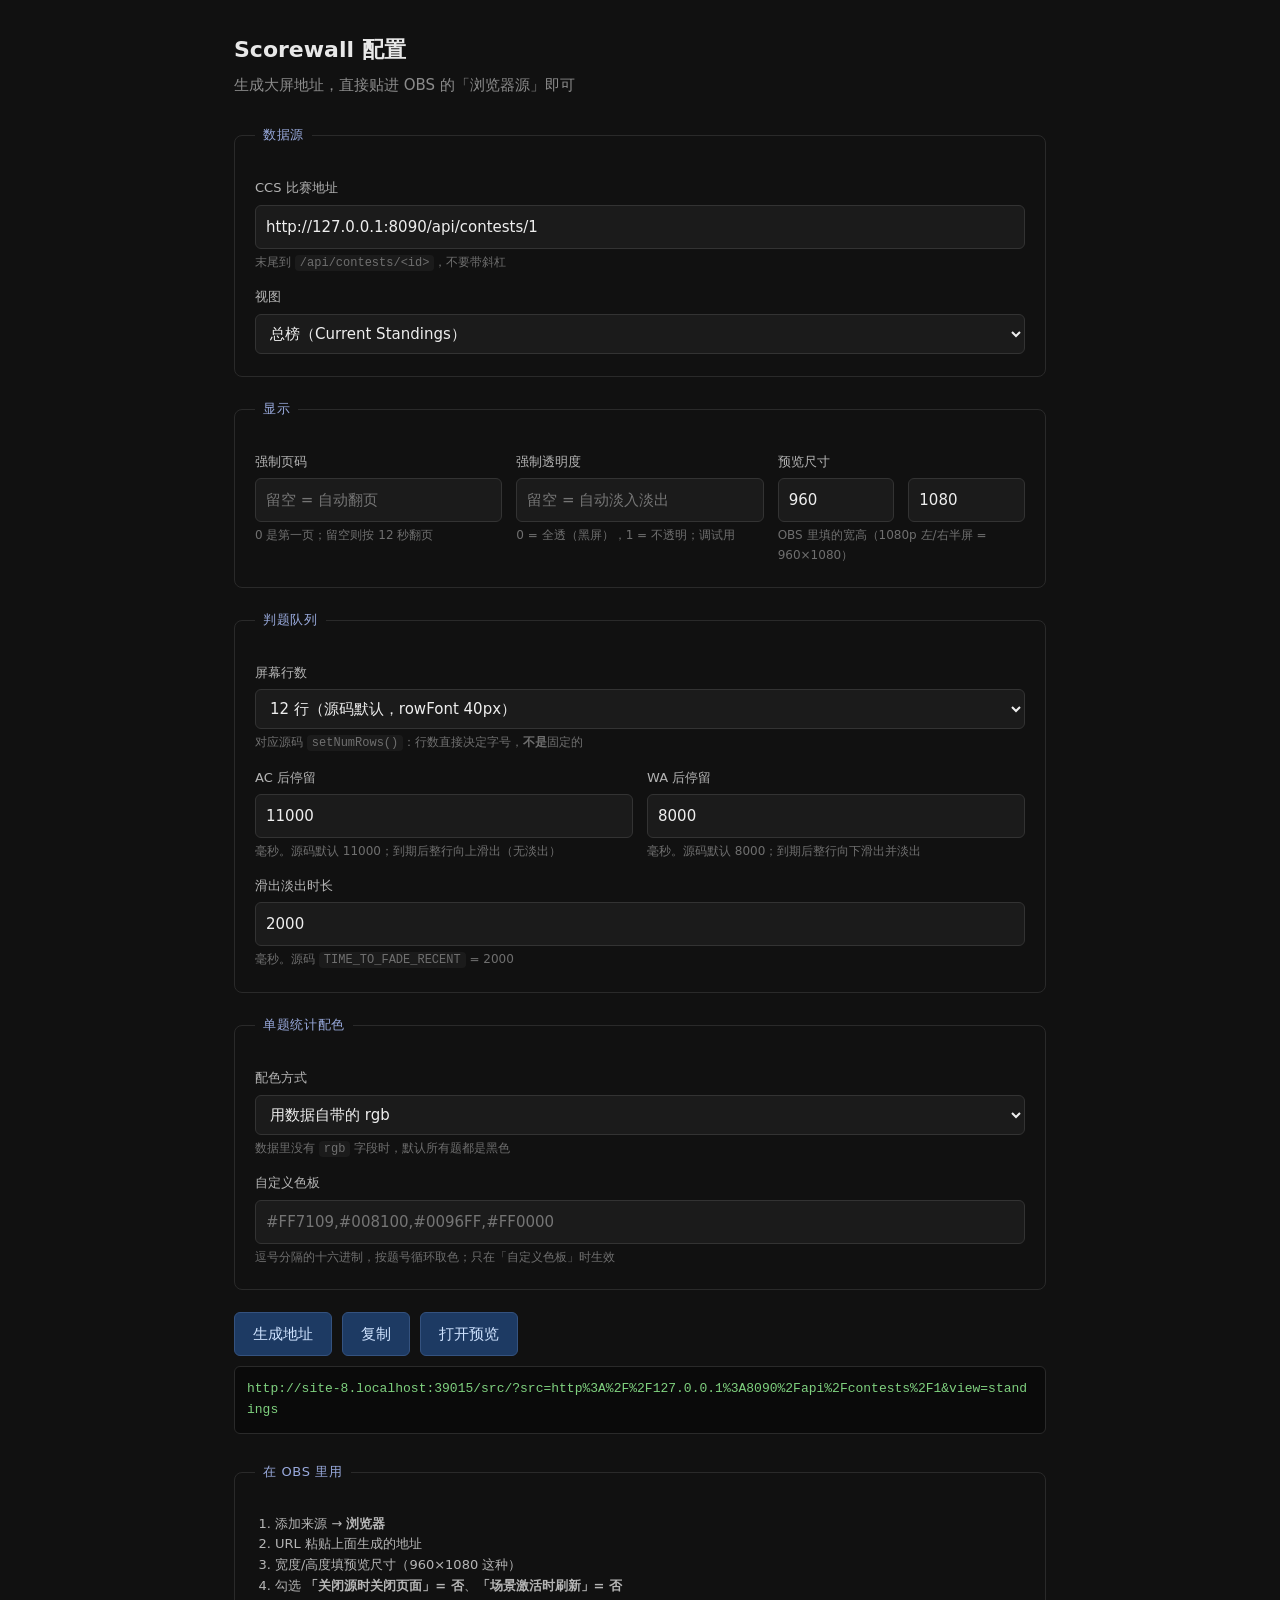
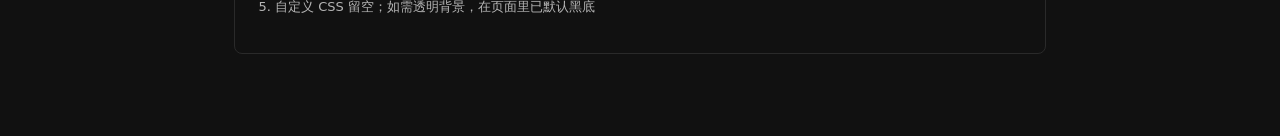
==== src/config.html @ d91791d5 "feat(polar): 圆环倒计时（PolarCountdownPresentation 移植：三圈 + DigitalFont）" ====
<!DOCTYPE html>
<html lang="zh-CN">
<head>
<meta charset="utf-8">
<title>Scorewall 配置</title>
<style>
  :root { color-scheme: dark; }
  * { box-sizing: border-box; }
  body { margin: 0; background: #111; color: #e8e8e8; font: 15px/1.6 system-ui, "Microsoft YaHei", sans-serif; }
  .wrap { max-width: 860px; margin: 0 auto; padding: 32px 24px 64px; }
  h1 { font-size: 22px; margin: 0 0 6px; }
  .sub { color: #8b8b8b; margin-bottom: 28px; }
  fieldset { border: 1px solid #2a2a2a; border-radius: 8px; padding: 18px 20px 22px; margin: 0 0 22px; }
  legend { padding: 0 8px; color: #9ad; font-size: 13px; letter-spacing: .05em; }
  label { display: block; margin: 14px 0 6px; font-size: 13px; color: #b5b5b5; }
  input, select { width: 100%; padding: 9px 10px; background: #1b1b1b; color: #eee;
    border: 1px solid #333; border-radius: 6px; font: inherit; }
  input:focus, select:focus { outline: none; border-color: #4a7bd0; }
  .row { display: flex; gap: 14px; }
  .row > div { flex: 1; }
  .hint { font-size: 12px; color: #6f6f6f; margin-top: 4px; }
  .out { margin-top: 10px; }
  .out code { display: block; padding: 12px; background: #0a0a0a; border: 1px solid #2a2a2a;
    border-radius: 6px; font-size: 13px; word-break: break-all; color: #7fd17f; }
  .btns { display: flex; gap: 10px; margin-top: 16px; flex-wrap: wrap; }
  button, a.btn { padding: 9px 18px; border-radius: 6px; border: 1px solid #34527f;
    background: #1d3a63; color: #cfe3ff; font: inherit; cursor: pointer; text-decoration: none; }
  button:hover, a.btn:hover { background: #24497a; }
  .ok { color: #7fd17f; }
  ol { padding-left: 20px; color: #b5b5b5; font-size: 13px; }
  code.inline { background: #1b1b1b; padding: 1px 5px; border-radius: 4px; }
</style>
</head>
<body>
<div class="wrap">
  <h1>Scorewall 配置</h1>
  <div class="sub">生成大屏地址，直接贴进 OBS 的「浏览器源」即可</div>

  <form id="f">
    <fieldset>
      <legend>数据源</legend>
      <label>CCS 比赛地址</label>
      <input id="src" value="http://127.0.0.1:8090/api/contests/1" spellcheck="false">
      <div class="hint">末尾到 <code class="inline">/api/contests/&lt;id&gt;</code>，不要带斜杠</div>

      <label>视图</label>
      <select id="view">
        <option value="standings">总榜（Current Standings）</option>
        <option value="countdown">倒计时（带工位状态）</option>
        <option value="judge">判题队列（Judge Queue）</option>
        <option value="problems">单题统计（Problem Summary）</option>
        <option value="chart">柱状图（Attempts &amp; Solutions）</option>
        <option value="fts">首杀榜（First to Solve）</option>`n        <option value="tilerank">过题数分档瓦片榜（Tile Rank）</option>`n        <option value="polar">圆环倒计时（Polar Countdown）</option>
      </select>
    </fieldset>

    <fieldset>
      <legend>显示</legend>
      <div class="row">
        <div>
          <label>强制页码</label>
          <input id="page" type="number" min="0" placeholder="留空 = 自动翻页">
          <div class="hint">0 是第一页；留空则按 12 秒翻页</div>
        </div>
        <div>
          <label>强制透明度</label>
          <input id="fade" type="number" min="0" max="1" step="0.05" placeholder="留空 = 自动淡入淡出">
          <div class="hint">0 = 全透（黑屏），1 = 不透明；调试用</div>
        </div>
        <div>
          <label>预览尺寸</label>
          <div class="row">
            <div><input id="w" type="number" value="960"></div>
            <div><input id="h" type="number" value="1080"></div>
          </div>
          <div class="hint">OBS 里填的宽高（1080p 左/右半屏 = 960×1080）</div>
        </div>
      </div>
    </fieldset>

    <fieldset>
      <legend>判题队列</legend>
      <label>屏幕行数</label>
      <select id="rows">
        <option value="12">12 行（源码默认，rowFont 40px）</option>
        <option value="14">14 行（rowFont 34px）</option>
        <option value="16">16 行（rowFont 30px）</option>
        <option value="18">18 行（rowFont 27px）</option>
        <option value="10">10 行（FirstSolution 用的值，rowFont 48px）</option>
        <option value="8">8 行（rowFont 55px）</option>
      </select>
      <div class="hint">对应源码 <code class="inline">setNumRows()</code>：行数直接决定字号，<b>不是</b>固定的</div>

      <div class="row">
        <div>
          <label>AC 后停留</label>
          <input id="keepSolved" type="number" min="0" step="500" value="11000">
          <div class="hint">毫秒。源码默认 11000；到期后整行向上滑出（无淡出）</div>
        </div>
        <div>
          <label>WA 后停留</label>
          <input id="keepFailed" type="number" min="0" step="500" value="8000">
          <div class="hint">毫秒。源码默认 8000；到期后整行向下滑出并淡出</div>
        </div>
      </div>
      <label>滑出淡出时长</label>
      <input id="fadeRecent" type="number" min="0" step="100" value="2000">
      <div class="hint">毫秒。源码 <code class="inline">TIME_TO_FADE_RECENT</code> = 2000</div>
    </fieldset>

    <fieldset>
      <legend>单题统计配色</legend>
      <label>配色方式</label>
      <select id="probColor">
        <option value="data">用数据自带的 rgb</option>
        <option value="random">随机（按题号铺开色相）</option>
        <option value="custom">自定义色板</option>
      </select>
      <div class="hint">数据里没有 <code class="inline">rgb</code> 字段时，默认所有题都是黑色</div>

      <label>自定义色板</label>
      <input id="probPalette" placeholder="#FF7109,#008100,#0096FF,#FF0000" spellcheck="false">
      <div class="hint">逗号分隔的十六进制，按题号循环取色；只在「自定义色板」时生效</div>
    </fieldset>

    <div class="btns">
      <button type="button" id="gen">生成地址</button>
      <button type="button" id="copy">复制</button>
      <a class="btn" id="open" href="#" target="_blank" rel="noopener">打开预览</a>
    </div>

    <div class="out"><code id="url">—</code></div>
  </form>

  <fieldset style="margin-top:28px">
    <legend>在 OBS 里用</legend>
    <ol>
      <li>添加来源 → <b>浏览器</b></li>
      <li>URL 粘贴上面生成的地址</li>
      <li>宽度/高度填预览尺寸（960×1080 这种）</li>
      <li>勾选 <b>「关闭源时关闭页面」= 否</b>、<b>「场景激活时刷新」= 否</b></li>
      <li>自定义 CSS 留空；如需透明背景，在页面里已默认黑底</li>
    </ol>
  </fieldset>
</div>

<script>
(function () {
  const $ = id => document.getElementById(id);
  const state = () => {
    const p = new URLSearchParams();
    p.set('src', $('src').value.trim());
    p.set('view', $('view').value);
    if ($('page').value !== '') p.set('page', $('page').value);
    if ($('fade').value !== '') p.set('fade', $('fade').value);
    // 判题队列的三个时长：留空或等于默认值时不写进 URL
    const put = (id, dflt) => {
      const v = $(id).value.trim();
      if (v !== '' && v !== dflt) p.set(id, v);
    };
    put('rows', '12');
    put('keepSolved', '11000');
    put('keepFailed', '8000');
    put('fadeRecent', '2000');

    // 单题统计配色：默认 data 不写进 URL
    const pc = $('probColor').value;
    if (pc !== 'data') p.set('probColor', pc);
    const pp = $('probPalette').value.trim();
    if (pp) p.set('probPalette', pp);

    return p.toString();
  };
  function build(absolute) {
    const base = absolute ? location.origin + location.pathname.replace(/config\.html?$/, '') : 'index.html';
    return base + '?' + state();
  }
  function refresh() {
    const u = build(true);
    $('url').textContent = u;
    $('open').href = u;
  }
  $('gen').onclick = refresh;
  $('copy').onclick = async () => {
    try { await navigator.clipboard.writeText($('url').textContent);
          $('copy').textContent = '已复制'; setTimeout(() => $('copy').textContent = '复制', 1200); }
    catch (_) { $('copy').textContent = '复制失败'; }
  };
  ['src','view','page','fade','rows','keepSolved','keepFailed','fadeRecent','probColor','probPalette'].forEach(id => $(id).addEventListener('input', refresh));
  refresh();
})();
</script>
</body>
</html>
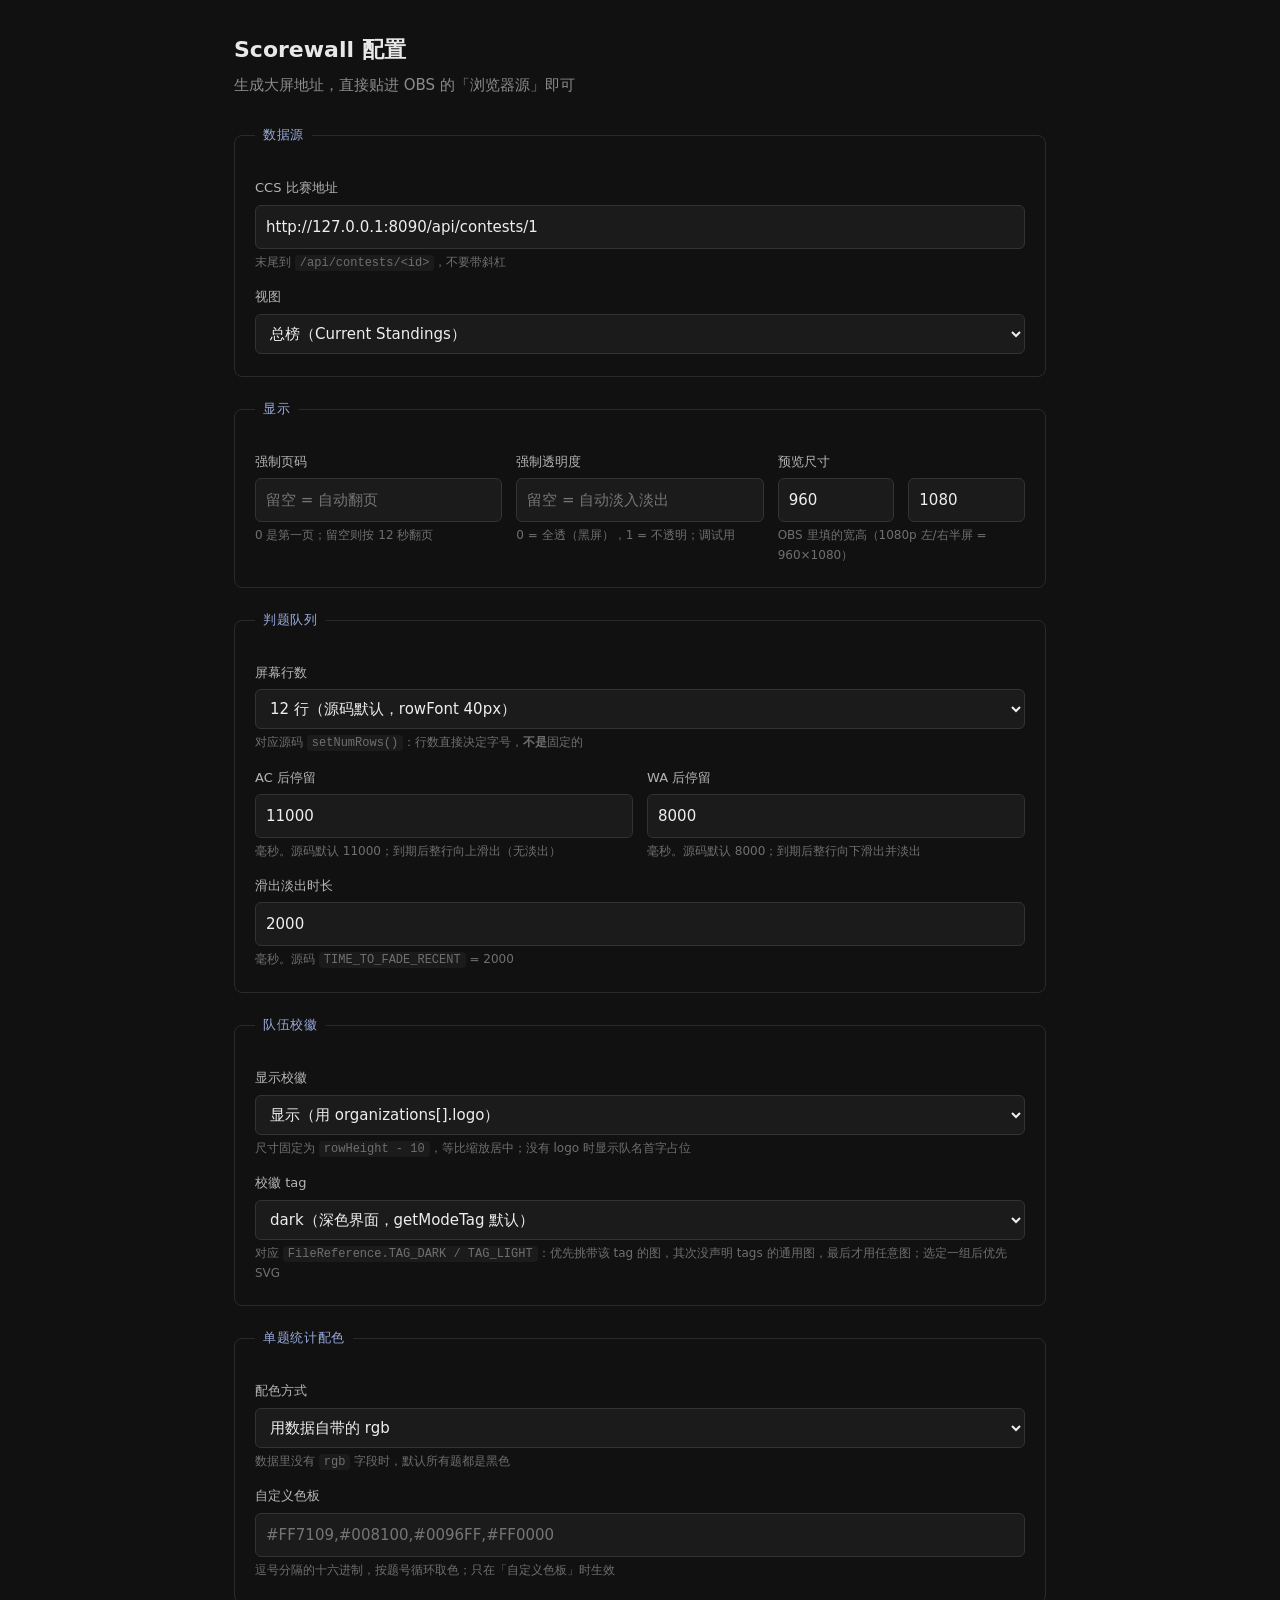
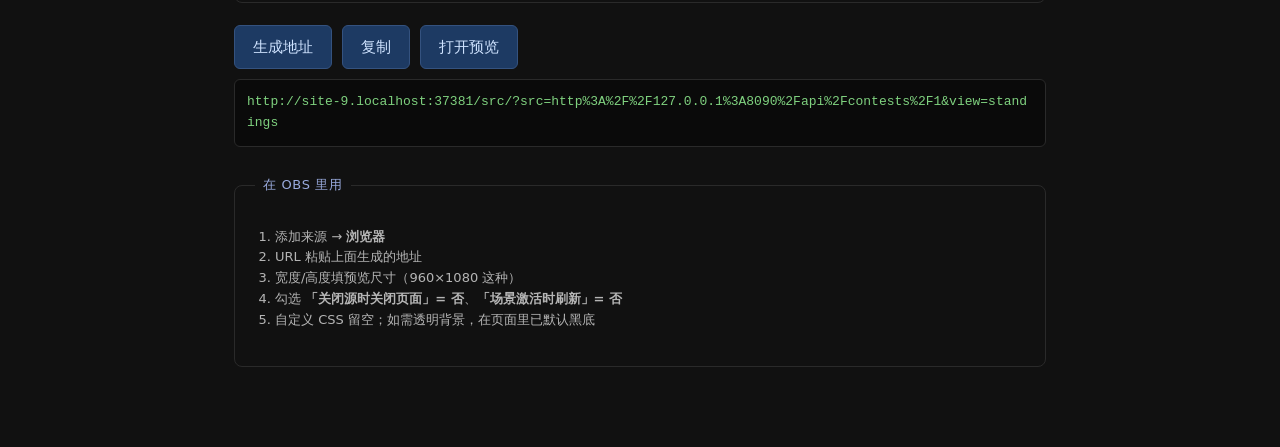
==== commit 22594c53: "feat(config): 校徽显示开关 + tag(dark/light) 配置，pickLogoRef 按 getBestFileReference 过滤" ====
--- a/src/config.html
+++ b/src/config.html
@@ -109,6 +109,23 @@
     </fieldset>
 
     <fieldset>
+      <legend>队伍校徽</legend>
+      <label>显示校徽</label>
+      <select id="logo">
+        <option value="1">显示（用 organizations[].logo）</option>
+        <option value="0">不显示（源码原生：没有就留空）</option>
+      </select>
+      <div class="hint">尺寸固定为 <code class="inline">rowHeight - 10</code>，等比缩放居中；没有 logo 时显示队名首字占位</div>
+
+      <label>校徽 tag</label>
+      <select id="logoTag">
+        <option value="dark">dark（深色界面，getModeTag 默认）</option>
+        <option value="light">light（浅色界面）</option>
+      </select>
+      <div class="hint">对应 <code class="inline">FileReference.TAG_DARK / TAG_LIGHT</code>：优先挑带该 tag 的图，其次没声明 tags 的通用图，最后才用任意图；选定一组后优先 SVG</div>
+    </fieldset>
+
+    <fieldset>
       <legend>单题统计配色</legend>
       <label>配色方式</label>
       <select id="probColor">
@@ -159,6 +176,8 @@
       if (v !== '' && v !== dflt) p.set(id, v);
     };
     put('rows', '12');
+    if ($('logo').value === '0') p.set('logo', '0');
+    if ($('logoTag').value !== 'dark') p.set('logoTag', $('logoTag').value);
     put('keepSolved', '11000');
     put('keepFailed', '8000');
     put('fadeRecent', '2000');
@@ -186,7 +205,7 @@
           $('copy').textContent = '已复制'; setTimeout(() => $('copy').textContent = '复制', 1200); }
     catch (_) { $('copy').textContent = '复制失败'; }
   };
-  ['src','view','page','fade','rows','keepSolved','keepFailed','fadeRecent','probColor','probPalette'].forEach(id => $(id).addEventListener('input', refresh));
+  ['src','view','page','fade','rows','logo','logoTag','keepSolved','keepFailed','fadeRecent','probColor','probPalette'].forEach(id => $(id).addEventListener('input', refresh));
   refresh();
 })();
 </script>
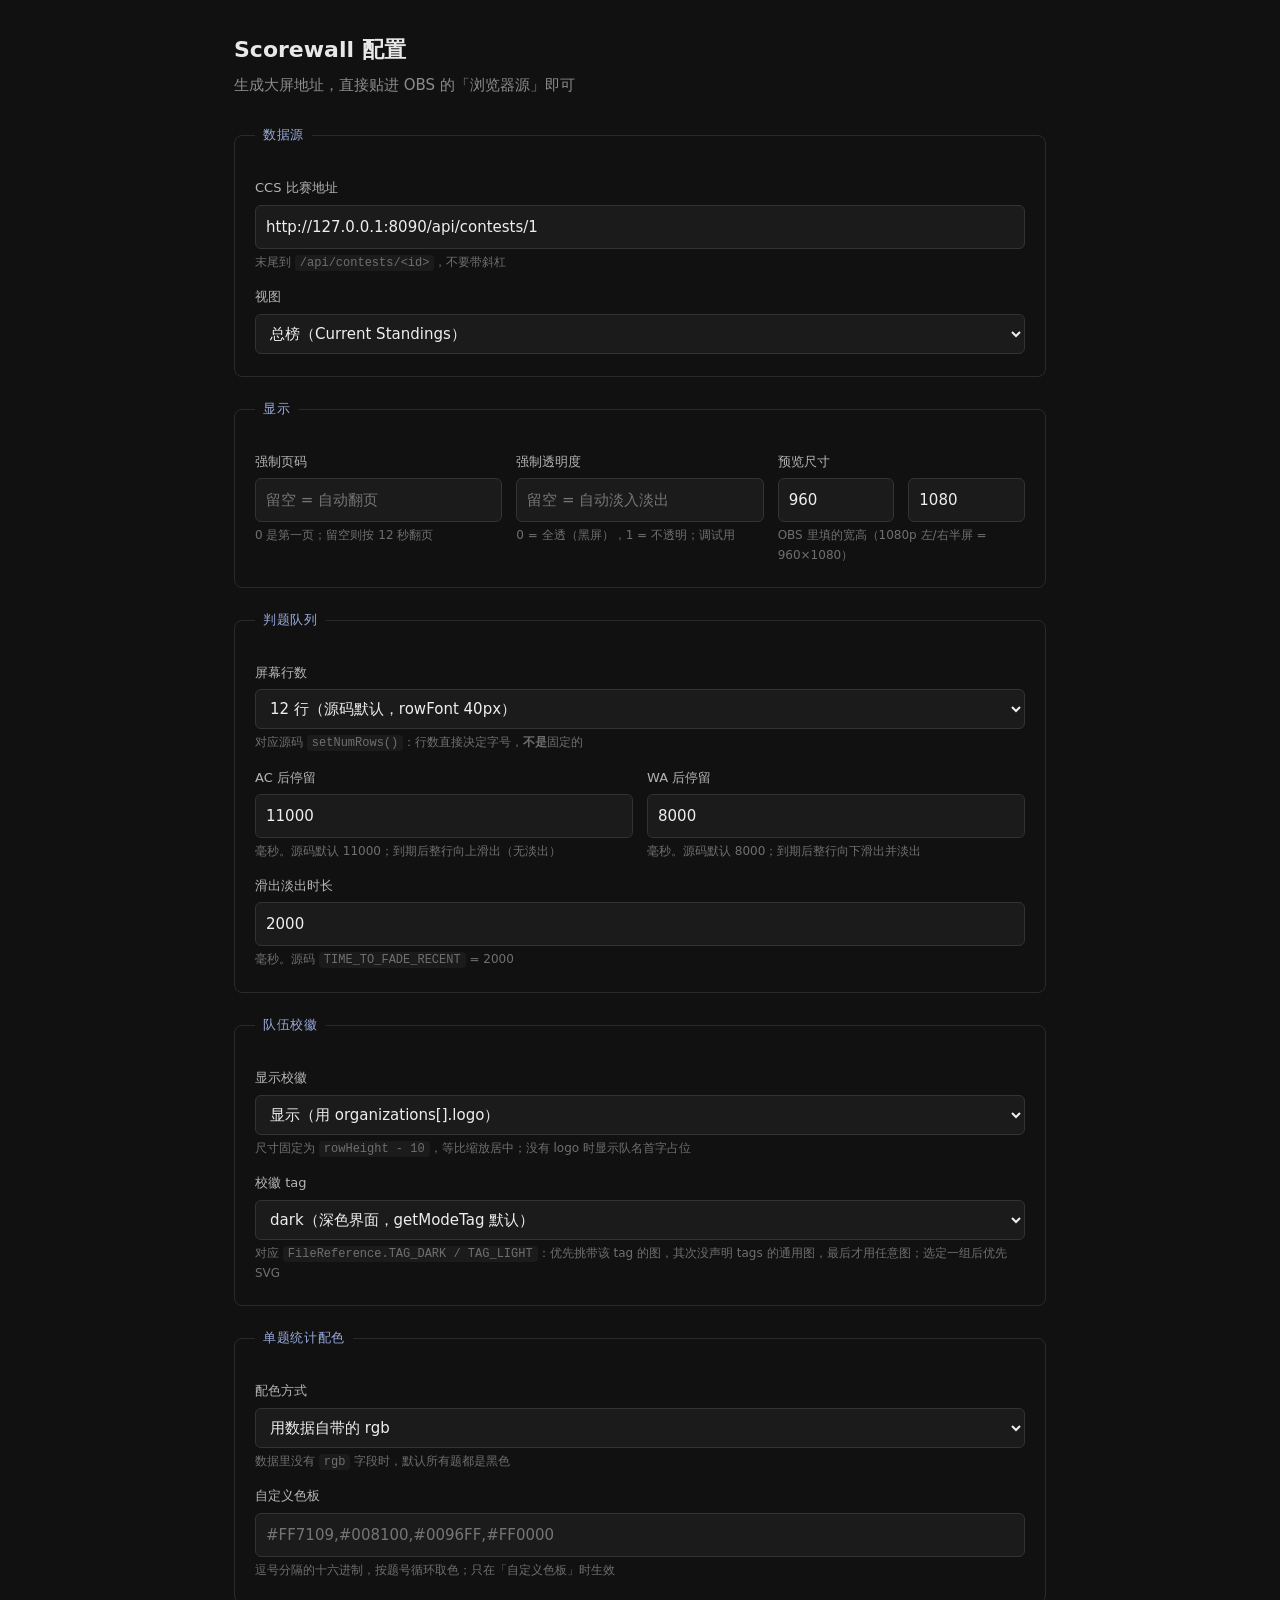
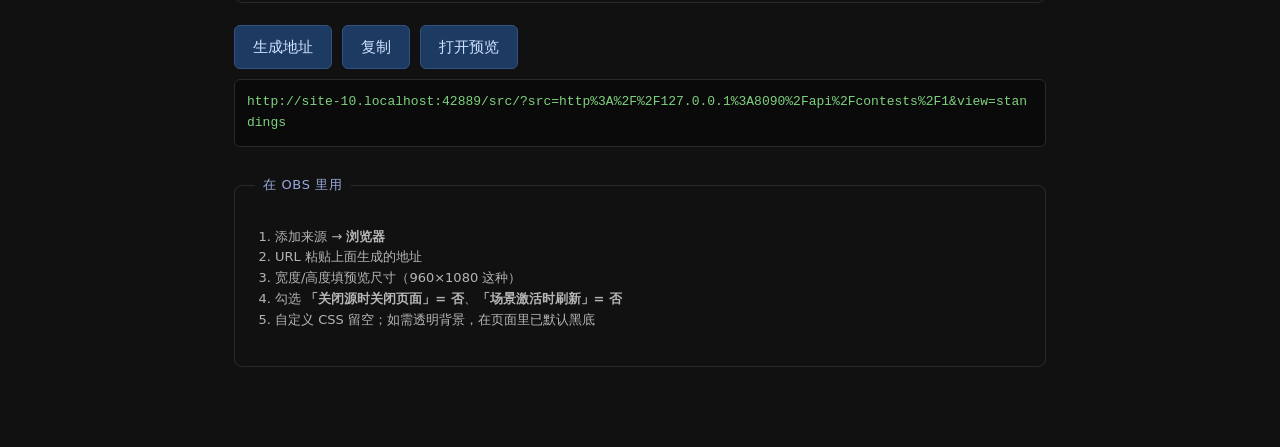
==== commit 47c99904: "feat(timeline): 题解时间轴（TimelinePresentation 移植：时间轴+每小时刻度+提交方块+封榜线+当前线）" ====
--- a/src/config.html
+++ b/src/config.html
@@ -51,6 +51,7 @@
         <option value="problems">单题统计（Problem Summary）</option>
         <option value="chart">柱状图（Attempts &amp; Solutions）</option>
         <option value="fts">首杀榜（First to Solve）</option>`n        <option value="tilerank">过题数分档瓦片榜（Tile Rank）</option>`n        <option value="polar">圆环倒计时（Polar Countdown）</option>
+        <option value="timeline">题解时间轴（Timeline）</option>
       </select>
     </fieldset>
 
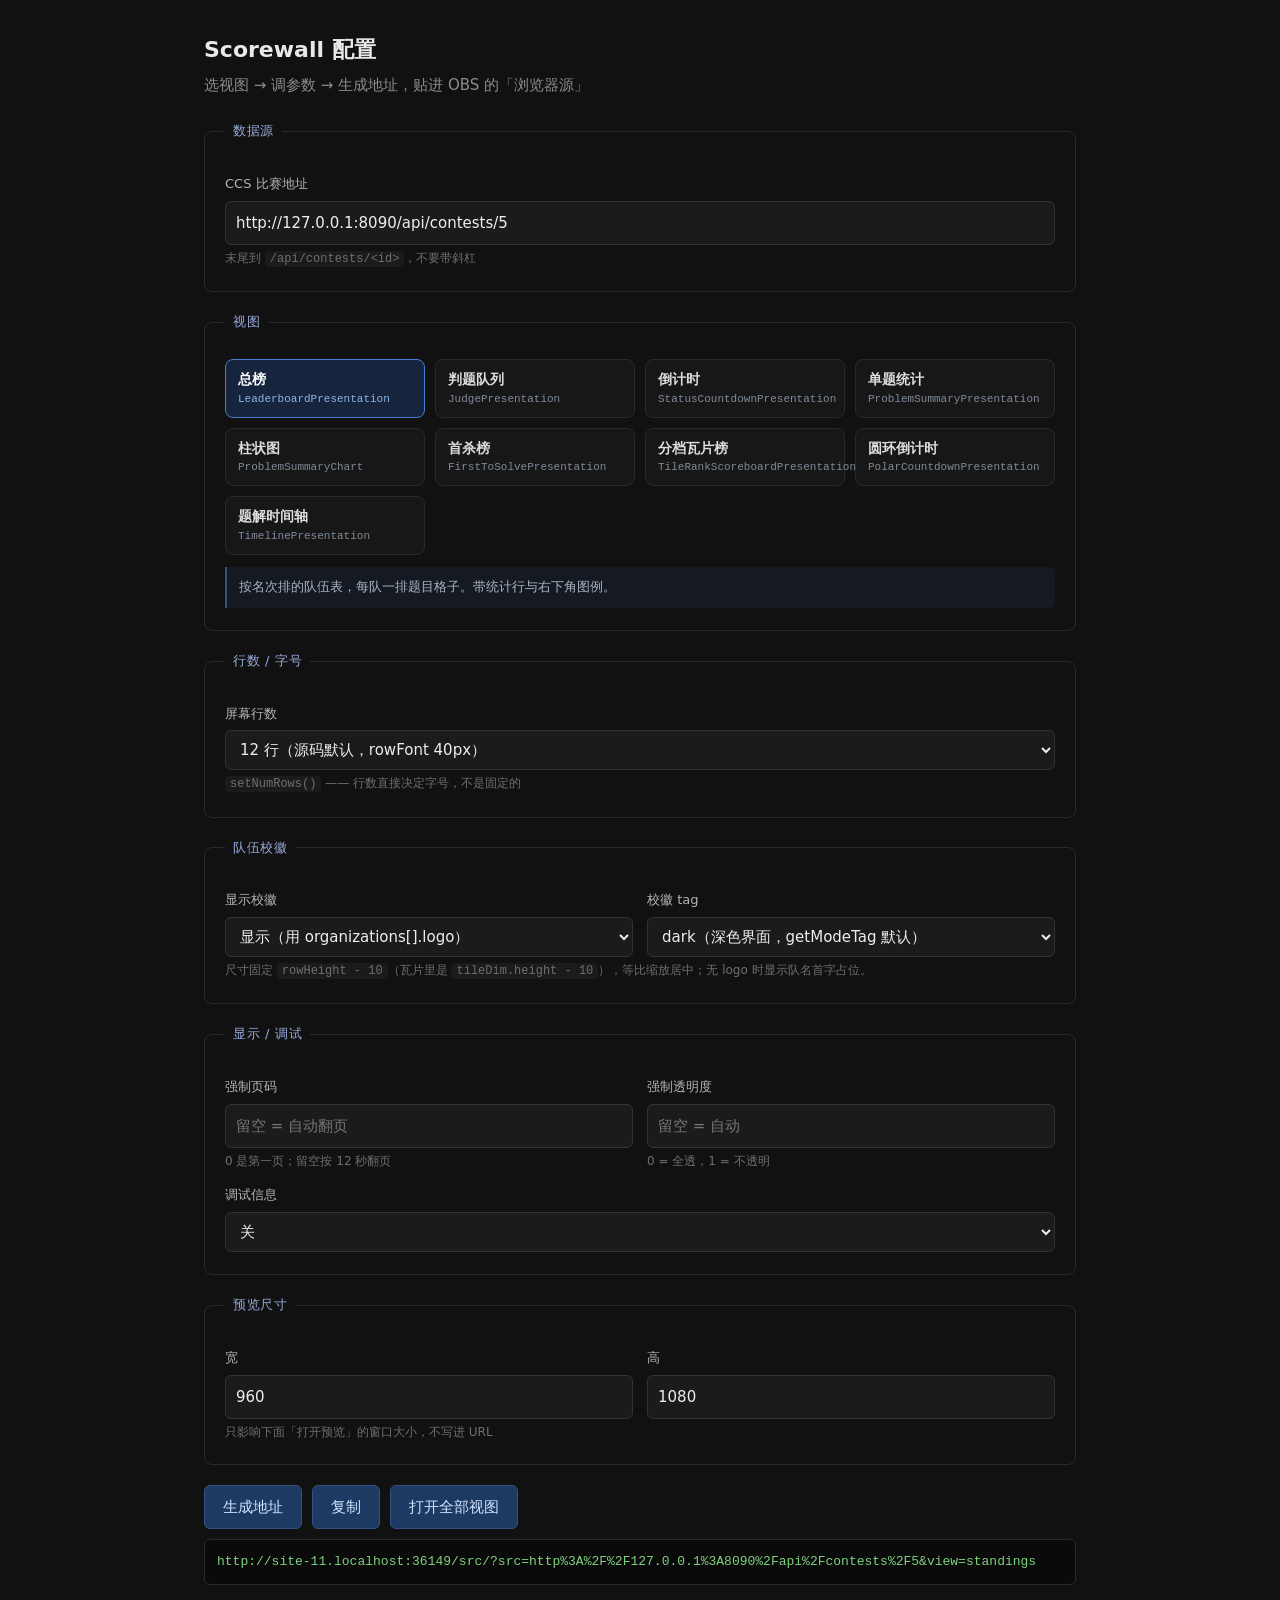
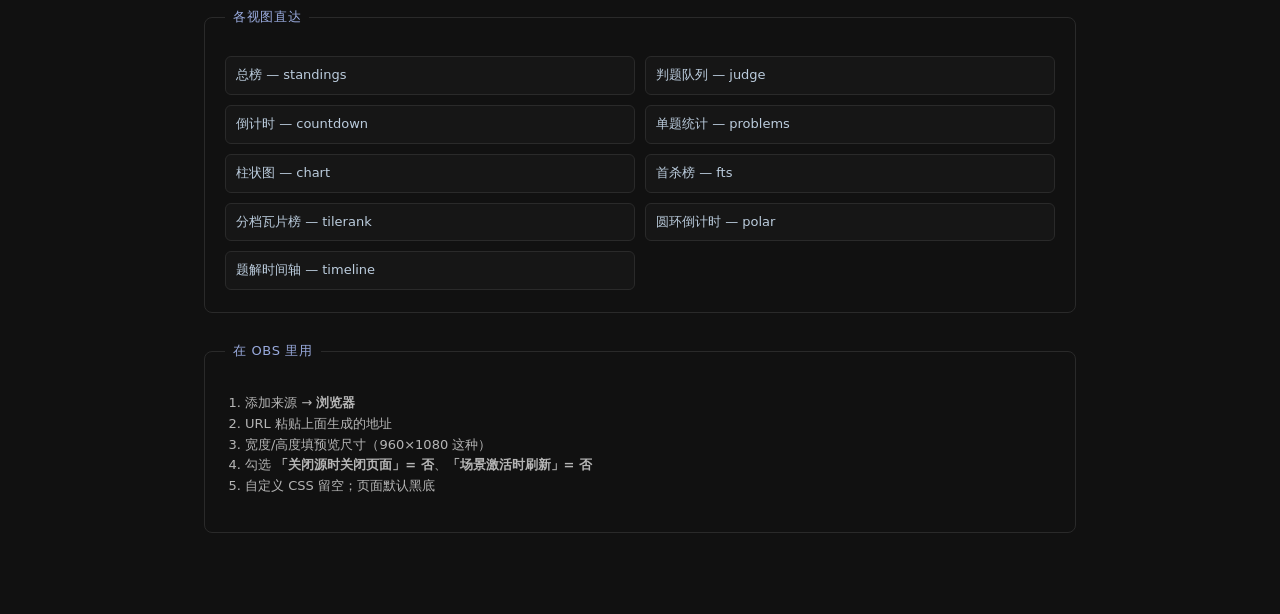
==== commit 1976bdde: "feat(config): 配置页按视图分组（9 个视图卡片 + 参数按视图显隐 + 各视图直达链接）" ====
--- a/src/config.html
+++ b/src/config.html
@@ -7,10 +7,10 @@
   :root { color-scheme: dark; }
   * { box-sizing: border-box; }
   body { margin: 0; background: #111; color: #e8e8e8; font: 15px/1.6 system-ui, "Microsoft YaHei", sans-serif; }
-  .wrap { max-width: 860px; margin: 0 auto; padding: 32px 24px 64px; }
+  .wrap { max-width: 920px; margin: 0 auto; padding: 32px 24px 64px; }
   h1 { font-size: 22px; margin: 0 0 6px; }
-  .sub { color: #8b8b8b; margin-bottom: 28px; }
-  fieldset { border: 1px solid #2a2a2a; border-radius: 8px; padding: 18px 20px 22px; margin: 0 0 22px; }
+  .sub { color: #8b8b8b; margin-bottom: 24px; }
+  fieldset { border: 1px solid #2a2a2a; border-radius: 8px; padding: 18px 20px 22px; margin: 0 0 20px; }
   legend { padding: 0 8px; color: #9ad; font-size: 13px; letter-spacing: .05em; }
   label { display: block; margin: 14px 0 6px; font-size: 13px; color: #b5b5b5; }
   input, select { width: 100%; padding: 9px 10px; background: #1b1b1b; color: #eee;
@@ -29,79 +29,73 @@
   .ok { color: #7fd17f; }
   ol { padding-left: 20px; color: #b5b5b5; font-size: 13px; }
   code.inline { background: #1b1b1b; padding: 1px 5px; border-radius: 4px; }
+
+  /* 视图卡片 */
+  .views { display: grid; grid-template-columns: repeat(auto-fill, minmax(200px, 1fr)); gap: 10px; margin-top: 8px; }
+  .vcard { text-align: left; padding: 10px 12px; border-radius: 8px; border: 1px solid #2a2a2a;
+    background: #171717; color: #ddd; cursor: pointer; font: inherit; line-height: 1.35;
+    display: flex; flex-direction: column; gap: 3px; }
+  .vcard:hover { border-color: #3d5f8f; background: #1b2330; }
+  .vcard.on { border-color: #4a7bd0; background: #16253d; color: #fff; }
+  .vcard b { font-weight: 600; font-size: 14px; }
+  .vcard small { color: #7f8b99; font-size: 11px; font-family: ui-monospace, Consolas, monospace; }
+  .vcard.on small { color: #8fb4e8; }
+  .vdesc { margin-top: 12px; padding: 10px 12px; border-left: 2px solid #34527f;
+    background: #151a22; border-radius: 0 6px 6px 0; font-size: 13px; color: #a8b4c2; }
+  .vdesc code { color: #8fb4e8; }
+
+  .hidden { display: none !important; }
+  .grid2 { display: grid; grid-template-columns: 1fr 1fr; gap: 10px; margin-top: 10px; }
+  .grid2 a { display: block; padding: 8px 10px; background: #161616; border: 1px solid #2a2a2a;
+    border-radius: 6px; color: #bcd; text-decoration: none; font-size: 13px; }
+  .grid2 a:hover { background: #1c2530; border-color: #3d5f8f; }
 </style>
 </head>
 <body>
 <div class="wrap">
   <h1>Scorewall 配置</h1>
-  <div class="sub">生成大屏地址，直接贴进 OBS 的「浏览器源」即可</div>
+  <div class="sub">选视图 → 调参数 → 生成地址，贴进 OBS 的「浏览器源」</div>
 
   <form id="f">
     <fieldset>
       <legend>数据源</legend>
       <label>CCS 比赛地址</label>
-      <input id="src" value="http://127.0.0.1:8090/api/contests/1" spellcheck="false">
+      <input id="src" value="http://127.0.0.1:8090/api/contests/5" spellcheck="false">
       <div class="hint">末尾到 <code class="inline">/api/contests/&lt;id&gt;</code>，不要带斜杠</div>
-
-      <label>视图</label>
-      <select id="view">
-        <option value="standings">总榜（Current Standings）</option>
-        <option value="countdown">倒计时（带工位状态）</option>
-        <option value="judge">判题队列（Judge Queue）</option>
-        <option value="problems">单题统计（Problem Summary）</option>
-        <option value="chart">柱状图（Attempts &amp; Solutions）</option>
-        <option value="fts">首杀榜（First to Solve）</option>`n        <option value="tilerank">过题数分档瓦片榜（Tile Rank）</option>`n        <option value="polar">圆环倒计时（Polar Countdown）</option>
-        <option value="timeline">题解时间轴（Timeline）</option>
-      </select>
     </fieldset>
 
     <fieldset>
-      <legend>显示</legend>
-      <div class="row">
-        <div>
-          <label>强制页码</label>
-          <input id="page" type="number" min="0" placeholder="留空 = 自动翻页">
-          <div class="hint">0 是第一页；留空则按 12 秒翻页</div>
-        </div>
-        <div>
-          <label>强制透明度</label>
-          <input id="fade" type="number" min="0" max="1" step="0.05" placeholder="留空 = 自动淡入淡出">
-          <div class="hint">0 = 全透（黑屏），1 = 不透明；调试用</div>
-        </div>
-        <div>
-          <label>预览尺寸</label>
-          <div class="row">
-            <div><input id="w" type="number" value="960"></div>
-            <div><input id="h" type="number" value="1080"></div>
-          </div>
-          <div class="hint">OBS 里填的宽高（1080p 左/右半屏 = 960×1080）</div>
-        </div>
-      </div>
-    </fieldset>
-
-    <fieldset>
-      <legend>判题队列</legend>
+      <legend>视图</legend>
+      <div class="views" id="views"></div>
+      <div class="vdesc" id="vdesc"></div>
+    </fieldset>
+
+    <fieldset data-views="standings judge fts tilerank timeline">
+      <legend>行数 / 字号</legend>
       <label>屏幕行数</label>
       <select id="rows">
         <option value="12">12 行（源码默认，rowFont 40px）</option>
         <option value="14">14 行（rowFont 34px）</option>
         <option value="16">16 行（rowFont 30px）</option>
         <option value="18">18 行（rowFont 27px）</option>
-        <option value="10">10 行（FirstSolution 用的值，rowFont 48px）</option>
+        <option value="10">10 行（rowFont 48px）</option>
         <option value="8">8 行（rowFont 55px）</option>
       </select>
-      <div class="hint">对应源码 <code class="inline">setNumRows()</code>：行数直接决定字号，<b>不是</b>固定的</div>
-
+      <div class="hint"><code class="inline">setNumRows()</code> —— 行数直接决定字号，不是固定的</div>
+    </fieldset>
+
+    <fieldset data-views="judge">
+      <legend>判题队列节奏</legend>
       <div class="row">
         <div>
           <label>AC 后停留</label>
           <input id="keepSolved" type="number" min="0" step="500" value="11000">
-          <div class="hint">毫秒。源码默认 11000；到期后整行向上滑出（无淡出）</div>
+          <div class="hint">毫秒。源码默认 11000；到期整行向上滑出（无淡出）</div>
         </div>
         <div>
           <label>WA 后停留</label>
           <input id="keepFailed" type="number" min="0" step="500" value="8000">
-          <div class="hint">毫秒。源码默认 8000；到期后整行向下滑出并淡出</div>
+          <div class="hint">毫秒。源码默认 8000；到期整行向下滑出并淡出</div>
         </div>
       </div>
       <label>滑出淡出时长</label>
@@ -109,25 +103,29 @@
       <div class="hint">毫秒。源码 <code class="inline">TIME_TO_FADE_RECENT</code> = 2000</div>
     </fieldset>
 
-    <fieldset>
+    <fieldset data-views="standings judge fts tilerank timeline">
       <legend>队伍校徽</legend>
-      <label>显示校徽</label>
-      <select id="logo">
-        <option value="1">显示（用 organizations[].logo）</option>
-        <option value="0">不显示（源码原生：没有就留空）</option>
-      </select>
-      <div class="hint">尺寸固定为 <code class="inline">rowHeight - 10</code>，等比缩放居中；没有 logo 时显示队名首字占位</div>
-
-      <label>校徽 tag</label>
-      <select id="logoTag">
-        <option value="dark">dark（深色界面，getModeTag 默认）</option>
-        <option value="light">light（浅色界面）</option>
-      </select>
-      <div class="hint">对应 <code class="inline">FileReference.TAG_DARK / TAG_LIGHT</code>：优先挑带该 tag 的图，其次没声明 tags 的通用图，最后才用任意图；选定一组后优先 SVG</div>
-    </fieldset>
-
-    <fieldset>
-      <legend>单题统计配色</legend>
+      <div class="row">
+        <div>
+          <label>显示校徽</label>
+          <select id="logo">
+            <option value="1">显示（用 organizations[].logo）</option>
+            <option value="0">不显示（源码原生：没有就留空）</option>
+          </select>
+        </div>
+        <div>
+          <label>校徽 tag</label>
+          <select id="logoTag">
+            <option value="dark">dark（深色界面，getModeTag 默认）</option>
+            <option value="light">light（浅色界面）</option>
+          </select>
+        </div>
+      </div>
+      <div class="hint">尺寸固定 <code class="inline">rowHeight - 10</code>（瓦片里是 <code class="inline">tileDim.height - 10</code>），等比缩放居中；无 logo 时显示队名首字占位。</div>
+    </fieldset>
+
+    <fieldset data-views="problems chart">
+      <legend>单题配色</legend>
       <label>配色方式</label>
       <select id="probColor">
         <option value="data">用数据自带的 rgb</option>
@@ -138,16 +136,57 @@
 
       <label>自定义色板</label>
       <input id="probPalette" placeholder="#FF7109,#008100,#0096FF,#FF0000" spellcheck="false">
-      <div class="hint">逗号分隔的十六进制，按题号循环取色；只在「自定义色板」时生效</div>
+      <div class="hint">逗号分隔十六进制，按题号循环取色；只在「自定义色板」时生效</div>
+    </fieldset>
+
+    <fieldset data-views="polar">
+      <legend>圆环倒计时</legend>
+      <label>手动代入时刻（秒）</label>
+      <input id="at" type="number" min="0" placeholder="留空 = 用真实 start_time">
+      <div class="hint">数据源没有 <code class="inline">start_time</code> 时，圆环会一直是 0°（<code class="inline">clock</code> 停在 0）。填个数强行指定「比赛已进行到第几秒」便于调样式。</div>
+    </fieldset>
+
+    <fieldset>
+      <legend>显示 / 调试</legend>
+      <div class="row">
+        <div>
+          <label>强制页码</label>
+          <input id="page" type="number" min="0" placeholder="留空 = 自动翻页">
+          <div class="hint">0 是第一页；留空按 12 秒翻页</div>
+        </div>
+        <div>
+          <label>强制透明度</label>
+          <input id="fade" type="number" min="0" max="1" step="0.05" placeholder="留空 = 自动">
+          <div class="hint">0 = 全透，1 = 不透明</div>
+        </div>
+      </div>
+      <label>调试信息</label>
+      <select id="debug">
+        <option value="0">关</option>
+        <option value="1">开（左下角打印计数/时钟）</option>
+      </select>
+    </fieldset>
+
+    <fieldset>
+      <legend>预览尺寸</legend>
+      <div class="row">
+        <div><label>宽</label><input id="w" type="number" value="960"></div>
+        <div><label>高</label><input id="h" type="number" value="1080"></div>
+      </div>
+      <div class="hint">只影响下面「打开预览」的窗口大小，不写进 URL</div>
     </fieldset>
 
     <div class="btns">
       <button type="button" id="gen">生成地址</button>
       <button type="button" id="copy">复制</button>
-      <a class="btn" id="open" href="#" target="_blank" rel="noopener">打开预览</a>
+      <button type="button" id="openAll">打开全部视图</button>
     </div>
-
     <div class="out"><code id="url">—</code></div>
+
+    <fieldset style="margin-top:22px">
+      <legend>各视图直达</legend>
+      <div class="grid2" id="links"></div>
+    </fieldset>
   </form>
 
   <fieldset style="margin-top:28px">
@@ -157,7 +196,7 @@
       <li>URL 粘贴上面生成的地址</li>
       <li>宽度/高度填预览尺寸（960×1080 这种）</li>
       <li>勾选 <b>「关闭源时关闭页面」= 否</b>、<b>「场景激活时刷新」= 否</b></li>
-      <li>自定义 CSS 留空；如需透明背景，在页面里已默认黑底</li>
+      <li>自定义 CSS 留空；页面默认黑底</li>
     </ol>
   </fieldset>
 </div>
@@ -165,49 +204,135 @@
 <script>
 (function () {
   const $ = id => document.getElementById(id);
-  const state = () => {
+
+  const VIEWS = [
+    { id: 'standings', name: '总榜', src: 'LeaderboardPresentation',
+      desc: '按名次排的队伍表，每队一排题目格子。带统计行与右下角图例。' },
+    { id: 'judge', name: '判题队列', src: 'JudgePresentation',
+      desc: '实时判题流：每次提交滑入一行，AC 后向上滑出、WA 后向下淡出。' },
+    { id: 'countdown', name: '倒计时', src: 'StatusCountdownPresentation',
+      desc: '大赛时钟 + 各工位状态块。封榜后数字转黄。' },
+    { id: 'problems', name: '单题统计', src: 'ProblemSummaryPresentation',
+      desc: '每题的通过数 / 尝试数方块矩阵，颜色可配。' },
+    { id: 'chart', name: '柱状图', src: 'ProblemSummaryChart',
+      desc: '每题的尝试数与过题数柱状图，随时间平滑增长。' },
+    { id: 'fts', name: '首杀榜', src: 'FirstToSolvePresentation',
+      desc: '每道题第一个通过的队伍，按题目顺序列出。' },
+    { id: 'tilerank', name: '分档瓦片榜', src: 'TileRankScoreboardPresentation',
+      desc: '按过题数分组的瓦片，左侧是大号过题数，每组之间留档位间隙。' },
+    { id: 'polar', name: '圆环倒计时', src: 'PolarCountdownPresentation',
+      desc: '三圈同心环：蓝=小时、黄=分钟、红=秒，中心是七段管时钟。' },
+    { id: 'timeline', name: '题解时间轴', src: 'TimelinePresentation',
+      desc: '每队一条横向时间轴，每次提交是一个小方块，含封榜线与当前时刻线。' },
+  ];
+
+  let cur = new URLSearchParams(location.search).get('view') || 'standings';
+
+  // ---- 视图卡片 ----
+  function buildCards() {
+    const box = $('views');
+    box.innerHTML = '';
+    for (const v of VIEWS) {
+      const b = document.createElement('button');
+      b.type = 'button';
+      b.className = 'vcard' + (v.id === cur ? ' on' : '');
+      b.dataset.view = v.id;
+      b.innerHTML = '<b>' + v.name + '</b><small>' + v.src + '</small>';
+      b.onclick = () => { cur = v.id; sync(); };
+      box.appendChild(b);
+    }
+  }
+
+  function sync() {
+    for (const b of document.querySelectorAll('.vcard')) b.classList.toggle('on', b.dataset.view === cur);
+    const v = VIEWS.find(x => x.id === cur);
+    $('vdesc').innerHTML = v ? v.desc : '';
+    for (const fs of document.querySelectorAll('fieldset[data-views]')) {
+      const list = fs.dataset.views.split(' ');
+      fs.classList.toggle('hidden', !list.includes(cur));
+    }
+    refresh();
+  }
+
+  // ---- URL ----
+  function state() {
     const p = new URLSearchParams();
     p.set('src', $('src').value.trim());
-    p.set('view', $('view').value);
+    p.set('view', cur);
+
     if ($('page').value !== '') p.set('page', $('page').value);
     if ($('fade').value !== '') p.set('fade', $('fade').value);
-    // 判题队列的三个时长：留空或等于默认值时不写进 URL
+    if ($('debug').value === '1') p.set('debug', '1');
+
+    // 只把当前视图真正用得到的参数写进 URL
+    const relevant = id => {
+      const fs = $(id).closest('fieldset');
+      return !fs || !fs.dataset.views || fs.dataset.views.split(' ').includes(cur);
+    };
     const put = (id, dflt) => {
+      if (!relevant(id)) return;
       const v = $(id).value.trim();
       if (v !== '' && v !== dflt) p.set(id, v);
     };
+
     put('rows', '12');
-    if ($('logo').value === '0') p.set('logo', '0');
-    if ($('logoTag').value !== 'dark') p.set('logoTag', $('logoTag').value);
     put('keepSolved', '11000');
     put('keepFailed', '8000');
     put('fadeRecent', '2000');
-
-    // 单题统计配色：默认 data 不写进 URL
-    const pc = $('probColor').value;
-    if (pc !== 'data') p.set('probColor', pc);
-    const pp = $('probPalette').value.trim();
-    if (pp) p.set('probPalette', pp);
+    put('at', '');
+
+    if (relevant('logo') && $('logo').value === '0') p.set('logo', '0');
+    if (relevant('logoTag') && $('logoTag').value !== 'dark') p.set('logoTag', $('logoTag').value);
+
+    if (relevant('probColor') && $('probColor').value !== 'data') p.set('probColor', $('probColor').value);
+    if (relevant('probPalette') && $('probPalette').value.trim()) p.set('probPalette', $('probPalette').value.trim());
 
     return p.toString();
-  };
-  function build(absolute) {
-    const base = absolute ? location.origin + location.pathname.replace(/config\.html?$/, '') : 'index.html';
-    return base + '?' + state();
-  }
+  }
+
+  const baseUrl = () => location.origin + location.pathname.replace(/config\.html?$/, '');
+
   function refresh() {
-    const u = build(true);
-    $('url').textContent = u;
-    $('open').href = u;
-  }
+    $('url').textContent = baseUrl() + '?' + state();
+    buildLinks();          // 链接跟着参数一起变
+  }
+
+  // 各视图直达链接
+  function buildLinks() {
+    const box = $('links');
+    box.innerHTML = '';
+    for (const v of VIEWS) {
+      const a = document.createElement('a');
+      const p = new URLSearchParams(state());
+      p.set('view', v.id);
+      a.href = baseUrl() + '?' + p.toString();
+      a.target = '_blank';
+      a.rel = 'noopener';
+      a.textContent = v.name + ' — ' + v.id;
+      box.appendChild(a);
+    }
+  }
+
   $('gen').onclick = refresh;
   $('copy').onclick = async () => {
-    try { await navigator.clipboard.writeText($('url').textContent);
-          $('copy').textContent = '已复制'; setTimeout(() => $('copy').textContent = '复制', 1200); }
-    catch (_) { $('copy').textContent = '复制失败'; }
+    try {
+      await navigator.clipboard.writeText($('url').textContent);
+      $('copy').textContent = '已复制';
+      setTimeout(() => ($('copy').textContent = '复制'), 1200);
+    } catch (_) { $('copy').textContent = '复制失败'; }
   };
-  ['src','view','page','fade','rows','logo','logoTag','keepSolved','keepFailed','fadeRecent','probColor','probPalette'].forEach(id => $(id).addEventListener('input', refresh));
-  refresh();
+  $('openAll').onclick = () => {
+    for (const a of document.querySelectorAll('#links a')) window.open(a.href);
+  };
+
+  // 输入变化 → 重算 URL（视图切换也会经过这里）
+  for (const el of document.querySelectorAll('input, select')) {
+    el.addEventListener('input', refresh);
+    el.addEventListener('change', refresh);
+  }
+
+  buildCards();
+  sync();
 })();
 </script>
 </body>
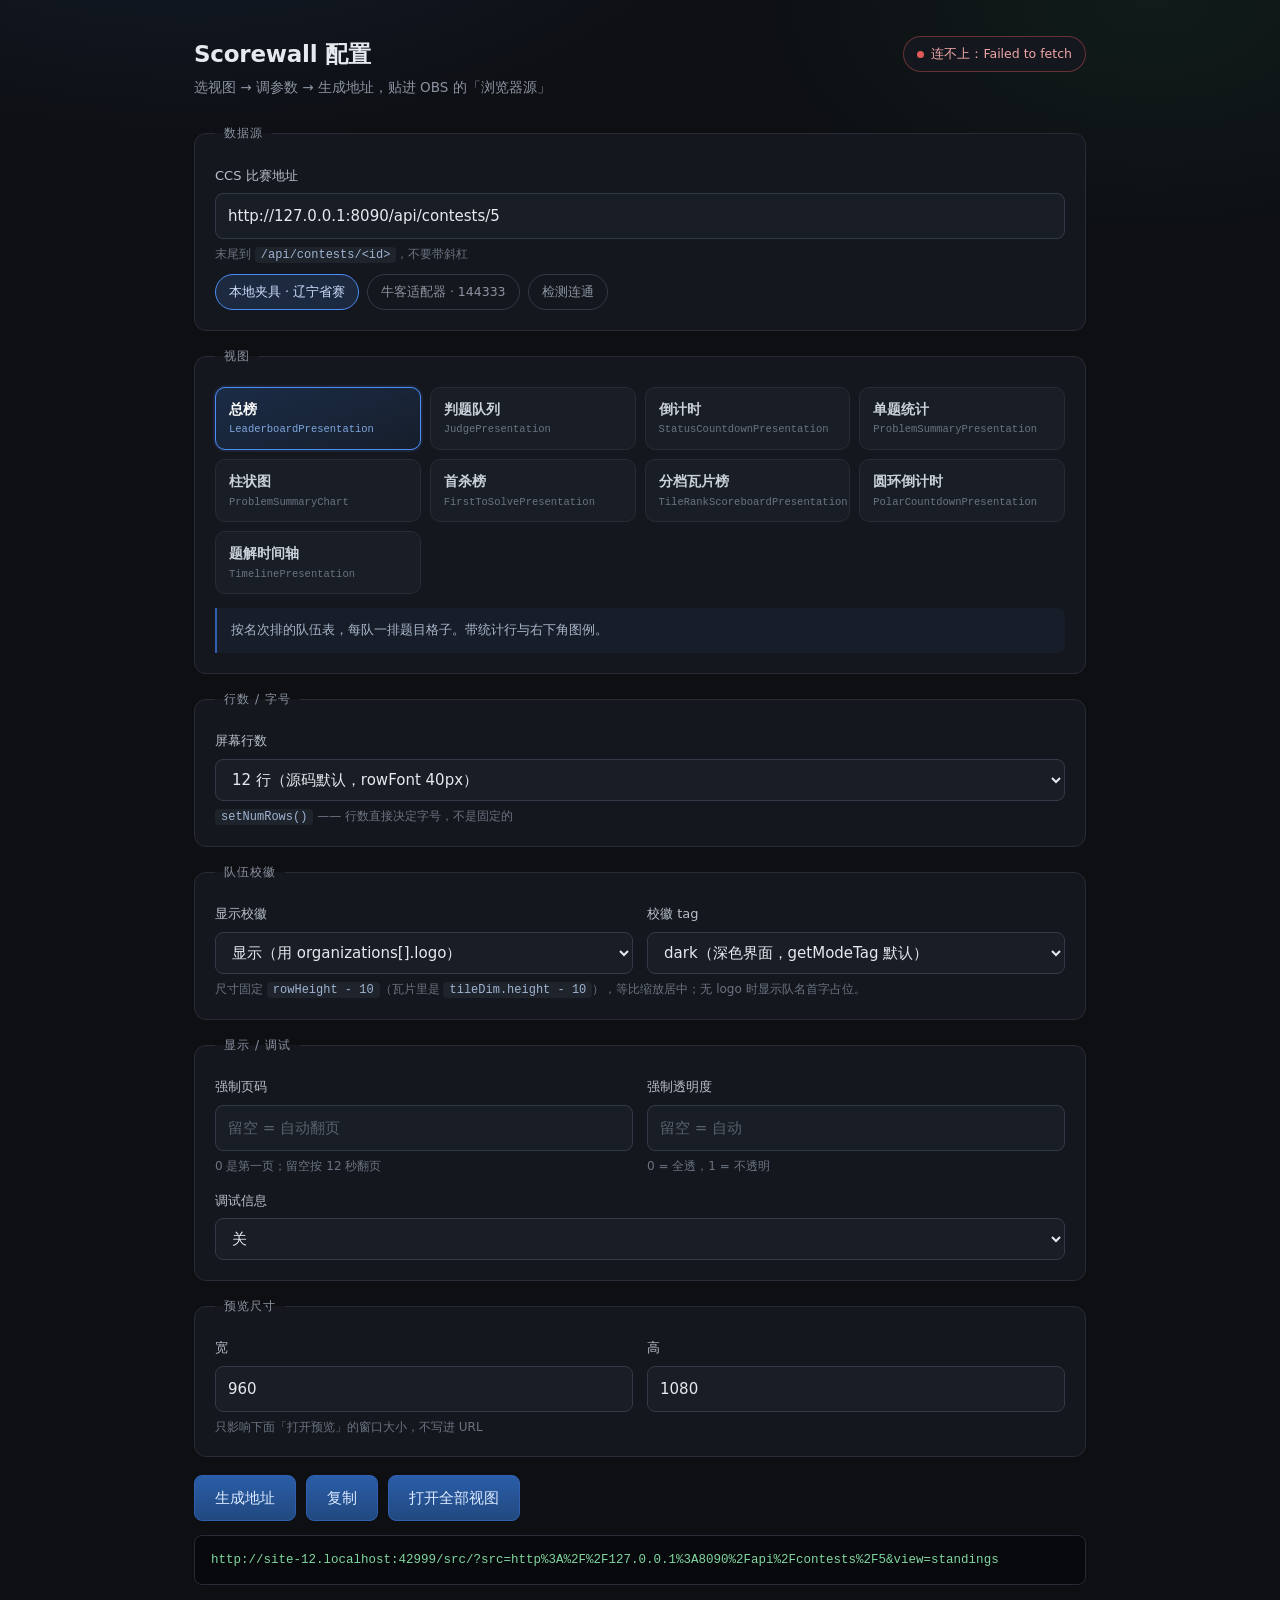
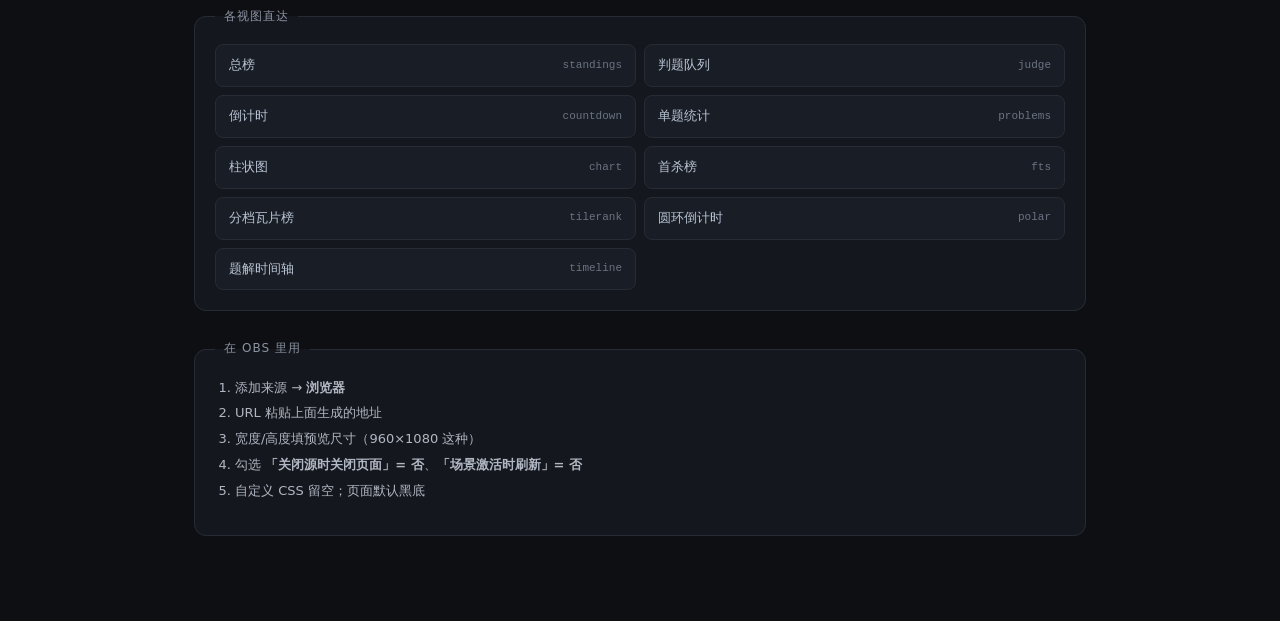
==== commit c840ac65: "style(config): 配置页视觉重做（状态徽章+数据源预设+连通检测+渐变配色）" ====
--- a/src/config.html
+++ b/src/config.html
@@ -4,57 +4,159 @@
 <meta charset="utf-8">
 <title>Scorewall 配置</title>
 <style>
-  :root { color-scheme: dark; }
+  :root {
+    color-scheme: dark;
+    --bg: #0d0f13;
+    --panel: #14171d;
+    --panel-2: #191d25;
+    --line: #262b35;
+    --line-2: #333a47;
+    --txt: #e6e9ee;
+    --dim: #8b93a1;
+    --dim-2: #6b7382;
+    --accent: #4d8df6;
+    --accent-dim: #2f5fae;
+    --ok: #46c17a;
+    --warn: #e0a33a;
+    --err: #e05a5a;
+  }
   * { box-sizing: border-box; }
-  body { margin: 0; background: #111; color: #e8e8e8; font: 15px/1.6 system-ui, "Microsoft YaHei", sans-serif; }
-  .wrap { max-width: 920px; margin: 0 auto; padding: 32px 24px 64px; }
-  h1 { font-size: 22px; margin: 0 0 6px; }
-  .sub { color: #8b8b8b; margin-bottom: 24px; }
-  fieldset { border: 1px solid #2a2a2a; border-radius: 8px; padding: 18px 20px 22px; margin: 0 0 20px; }
-  legend { padding: 0 8px; color: #9ad; font-size: 13px; letter-spacing: .05em; }
-  label { display: block; margin: 14px 0 6px; font-size: 13px; color: #b5b5b5; }
-  input, select { width: 100%; padding: 9px 10px; background: #1b1b1b; color: #eee;
-    border: 1px solid #333; border-radius: 6px; font: inherit; }
-  input:focus, select:focus { outline: none; border-color: #4a7bd0; }
+  body {
+    margin: 0; color: var(--txt);
+    font: 15px/1.6 system-ui, "Microsoft YaHei", sans-serif;
+    background:
+      radial-gradient(900px 500px at 15% -8%, rgba(77,141,246,.13), transparent 65%),
+      radial-gradient(700px 420px at 90% 0%, rgba(70,193,122,.07), transparent 60%),
+      var(--bg);
+    min-height: 100vh;
+  }
+  .wrap { max-width: 940px; margin: 0 auto; padding: 36px 24px 72px; }
+
+  header.top { display: flex; align-items: flex-start; justify-content: space-between; gap: 20px; margin-bottom: 26px; }
+  h1 { font-size: 23px; margin: 0 0 4px; letter-spacing: -.01em; }
+  .sub { color: var(--dim); font-size: 13.5px; }
+  .badge {
+    display: inline-flex; align-items: center; gap: 7px; padding: 7px 13px;
+    border-radius: 999px; border: 1px solid var(--line-2); background: var(--panel);
+    font-size: 12.5px; color: var(--dim); white-space: nowrap;
+  }
+  .dot { width: 7px; height: 7px; border-radius: 50%; background: var(--dim-2); flex: none; }
+  .badge.ok { border-color: rgba(70,193,122,.4); color: #9fe0bb; }
+  .badge.ok .dot { background: var(--ok); box-shadow: 0 0 8px rgba(70,193,122,.8); }
+  .badge.err { border-color: rgba(224,90,90,.4); color: #f0a8a8; }
+  .badge.err .dot { background: var(--err); }
+  .badge.busy .dot { background: var(--warn); animation: pulse 1s ease-in-out infinite; }
+  @keyframes pulse { 50% { opacity: .25; } }
+
+  fieldset {
+    border: 1px solid var(--line); border-radius: 12px;
+    padding: 6px 20px 20px; margin: 0 0 16px; background: var(--panel);
+    transition: border-color .18s;
+  }
+  fieldset:hover { border-color: var(--line-2); }
+  legend {
+    padding: 0 9px; color: var(--dim); font-size: 12px;
+    letter-spacing: .09em; text-transform: uppercase;
+  }
+  label { display: block; margin: 16px 0 7px; font-size: 13px; color: #b9c0cc; }
+  input, select {
+    width: 100%; padding: 10px 12px; background: var(--panel-2); color: var(--txt);
+    border: 1px solid var(--line-2); border-radius: 8px; font: inherit;
+    transition: border-color .15s, background .15s;
+  }
+  input::placeholder { color: #59606e; }
+  input:hover, select:hover { border-color: #3d4553; }
+  input:focus, select:focus { outline: none; border-color: var(--accent); background: #1c222c; box-shadow: 0 0 0 3px rgba(77,141,246,.14); }
   .row { display: flex; gap: 14px; }
-  .row > div { flex: 1; }
-  .hint { font-size: 12px; color: #6f6f6f; margin-top: 4px; }
-  .out { margin-top: 10px; }
-  .out code { display: block; padding: 12px; background: #0a0a0a; border: 1px solid #2a2a2a;
-    border-radius: 6px; font-size: 13px; word-break: break-all; color: #7fd17f; }
-  .btns { display: flex; gap: 10px; margin-top: 16px; flex-wrap: wrap; }
-  button, a.btn { padding: 9px 18px; border-radius: 6px; border: 1px solid #34527f;
-    background: #1d3a63; color: #cfe3ff; font: inherit; cursor: pointer; text-decoration: none; }
-  button:hover, a.btn:hover { background: #24497a; }
-  .ok { color: #7fd17f; }
-  ol { padding-left: 20px; color: #b5b5b5; font-size: 13px; }
-  code.inline { background: #1b1b1b; padding: 1px 5px; border-radius: 4px; }
+  .row > div { flex: 1; min-width: 0; }
+  .hint { font-size: 12px; color: var(--dim-2); margin-top: 6px; line-height: 1.5; }
+
+  .presets { display: flex; gap: 8px; flex-wrap: wrap; margin-top: 10px; }
+  .preset {
+    padding: 7px 13px; border-radius: 999px; border: 1px solid var(--line-2);
+    background: transparent; color: var(--dim); font-size: 12.5px; cursor: pointer;
+    transition: all .15s;
+  }
+  .preset:hover { border-color: var(--accent-dim); color: #bcd3f7; background: rgba(77,141,246,.08); }
+  .preset.on { border-color: var(--accent); color: #cfe0ff; background: rgba(77,141,246,.15); }
+
+  .btns { display: flex; gap: 10px; margin-top: 18px; flex-wrap: wrap; }
+  button, a.btn {
+    padding: 10px 20px; border-radius: 8px; border: 1px solid var(--accent-dim);
+    background: linear-gradient(180deg, #2a5da8, #21497f); color: #dce9ff;
+    font: inherit; cursor: pointer; text-decoration: none; transition: all .15s;
+  }
+  button:hover, a.btn:hover { background: linear-gradient(180deg, #336bc0, #27538f); border-color: var(--accent); }
+  button:active { transform: translateY(1px); }
+  button.ghost { background: transparent; border-color: var(--line-2); color: var(--dim); }
+  button.ghost:hover { background: var(--panel-2); color: var(--txt); border-color: #455065; }
+
+  .out { margin-top: 14px; }
+  .out code {
+    display: block; padding: 14px 16px; background: #08090c;
+    border: 1px solid var(--line); border-radius: 8px;
+    font-size: 12.5px; line-height: 1.6; word-break: break-all;
+    color: #7fd6a0; font-family: ui-monospace, Consolas, monospace;
+  }
+  ol { padding-left: 20px; color: #b0b7c3; font-size: 13px; }
+  li { margin: 5px 0; }
+  code.inline {
+    background: #1e232c; padding: 1px 6px; border-radius: 4px;
+    font-size: 12px; color: #9fb4d1; font-family: ui-monospace, Consolas, monospace;
+  }
 
   /* 视图卡片 */
-  .views { display: grid; grid-template-columns: repeat(auto-fill, minmax(200px, 1fr)); gap: 10px; margin-top: 8px; }
-  .vcard { text-align: left; padding: 10px 12px; border-radius: 8px; border: 1px solid #2a2a2a;
-    background: #171717; color: #ddd; cursor: pointer; font: inherit; line-height: 1.35;
-    display: flex; flex-direction: column; gap: 3px; }
-  .vcard:hover { border-color: #3d5f8f; background: #1b2330; }
-  .vcard.on { border-color: #4a7bd0; background: #16253d; color: #fff; }
-  .vcard b { font-weight: 600; font-size: 14px; }
-  .vcard small { color: #7f8b99; font-size: 11px; font-family: ui-monospace, Consolas, monospace; }
-  .vcard.on small { color: #8fb4e8; }
-  .vdesc { margin-top: 12px; padding: 10px 12px; border-left: 2px solid #34527f;
-    background: #151a22; border-radius: 0 6px 6px 0; font-size: 13px; color: #a8b4c2; }
+  .views { display: grid; grid-template-columns: repeat(auto-fill, minmax(205px, 1fr)); gap: 9px; margin-top: 14px; }
+  .vcard {
+    text-align: left; padding: 12px 13px; border-radius: 10px;
+    border: 1px solid var(--line); background: var(--panel-2); color: #ccd2dc;
+    cursor: pointer; font: inherit; line-height: 1.35;
+    display: flex; flex-direction: column; gap: 4px; position: relative;
+    transition: all .16s;
+  }
+  .vcard::after {
+    content: ''; position: absolute; inset: 0; border-radius: 10px;
+    box-shadow: 0 0 0 0 rgba(77,141,246,0); transition: box-shadow .16s;
+  }
+  .vcard:hover { border-color: #3b4657; background: #1d222b; transform: translateY(-1px); }
+  .vcard.on {
+    border-color: var(--accent); color: #fff;
+    background: linear-gradient(160deg, #1b2c46, #161e2b);
+  }
+  .vcard.on::after { box-shadow: 0 0 0 3px rgba(77,141,246,.12); }
+  .vcard b { font-weight: 600; font-size: 14px; display: flex; align-items: center; gap: 7px; }
+  .vcard b i { font-style: normal; font-size: 10px; opacity: .45; font-weight: 400; }
+  .vcard small { color: var(--dim-2); font-size: 10.5px; font-family: ui-monospace, Consolas, monospace; }
+  .vcard.on small { color: #7fa6de; }
+
+  .vdesc {
+    margin-top: 14px; padding: 12px 14px; border-left: 2px solid var(--accent-dim);
+    background: rgba(77,141,246,.06); border-radius: 0 8px 8px 0;
+    font-size: 13px; color: #a9b6c8; min-height: 44px;
+  }
   .vdesc code { color: #8fb4e8; }
 
   .hidden { display: none !important; }
-  .grid2 { display: grid; grid-template-columns: 1fr 1fr; gap: 10px; margin-top: 10px; }
-  .grid2 a { display: block; padding: 8px 10px; background: #161616; border: 1px solid #2a2a2a;
-    border-radius: 6px; color: #bcd; text-decoration: none; font-size: 13px; }
-  .grid2 a:hover { background: #1c2530; border-color: #3d5f8f; }
+  .grid2 { display: grid; grid-template-columns: 1fr 1fr; gap: 8px; margin-top: 12px; }
+  .grid2 a {
+    display: flex; align-items: center; justify-content: space-between; gap: 8px;
+    padding: 10px 13px; background: var(--panel-2); border: 1px solid var(--line);
+    border-radius: 8px; color: #b9c4d4; text-decoration: none; font-size: 13px;
+    transition: all .15s;
+  }
+  .grid2 a:hover { background: #1d2330; border-color: var(--accent-dim); color: #d8e6ff; }
+  .grid2 a span { color: var(--dim-2); font-size: 11px; font-family: ui-monospace, Consolas, monospace; }
 </style>
 </head>
 <body>
 <div class="wrap">
-  <h1>Scorewall 配置</h1>
-  <div class="sub">选视图 → 调参数 → 生成地址，贴进 OBS 的「浏览器源」</div>
+  <header class="top">
+    <div>
+      <h1>Scorewall 配置</h1>
+      <div class="sub">选视图 → 调参数 → 生成地址，贴进 OBS 的「浏览器源」</div>
+    </div>
+    <div class="badge" id="status"><span class="dot"></span><span id="statusText">未检测</span></div>
+  </header>
 
   <form id="f">
     <fieldset>
@@ -62,6 +164,18 @@
       <label>CCS 比赛地址</label>
       <input id="src" value="http://127.0.0.1:8090/api/contests/5" spellcheck="false">
       <div class="hint">末尾到 <code class="inline">/api/contests/&lt;id&gt;</code>，不要带斜杠</div>
+
+      <div class="presets" id="presets">
+        <button type="button" class="preset" data-src="http://127.0.0.1:8090/api/contests/5">
+          本地夹具 · 辽宁省赛
+        </button>
+        <button type="button" class="preset" data-src="http://127.0.0.1:8082/api/contests/144333">
+          牛客适配器 · 144333
+        </button>
+        <button type="button" class="preset" id="probe">
+          检测连通
+        </button>
+      </div>
     </fieldset>
 
     <fieldset>
@@ -226,7 +340,57 @@
       desc: '每队一条横向时间轴，每次提交是一个小方块，含封榜线与当前时刻线。' },
   ];
 
-  let cur = new URLSearchParams(location.search).get('view') || 'standings';
+  const params = new URLSearchParams(location.search);
+  let cur = params.get('view') || 'standings';
+
+  // ---- 数据源预设 / 连通检测 ----
+  function syncPresets() {
+    const v = $('src').value.trim();
+    for (const b of document.querySelectorAll('.preset[data-src]')) {
+      b.classList.toggle('on', b.dataset.src === v);
+    }
+  }
+
+  async function probe() {
+    const badge = $('status');
+    const txt = $('statusText');
+    const src = $('src').value.trim().replace(/\/$/, '');
+    badge.className = 'badge busy';
+    txt.textContent = '检测中…';
+
+    try {
+      const r = await fetch(src, { cache: 'no-store' });
+      const j = await r.json();
+      if (!r.ok || (j && j.error)) throw new Error(j && j.error ? j.error : 'HTTP ' + r.status);
+
+      const name = j.name || j.formal_name || j.id || '？';
+      // 顺带报一下队伍/题目数，能立刻看出数据到底通没通
+      const cnt = async p => {
+        try {
+          const rr = await fetch(src + '/' + p, { cache: 'no-store' });
+          const jj = await rr.json();
+          return Array.isArray(jj) ? jj.length : 0;
+        } catch { return 0; }
+      };
+      const [nt, np] = await Promise.all([cnt('teams'), cnt('problems')]);
+      badge.className = 'badge ok';
+      txt.textContent = `${name} · ${nt} 队 / ${np} 题`;
+    } catch (e) {
+      badge.className = 'badge err';
+      txt.textContent = '连不上：' + (e.message || e);
+    }
+  }
+
+  for (const b of document.querySelectorAll('.preset[data-src]')) {
+    b.onclick = () => {
+      $('src').value = b.dataset.src;
+      syncPresets();
+      refresh();
+      probe();
+    };
+  }
+  $('probe').onclick = probe;
+  $('src').addEventListener('input', syncPresets);
 
   // ---- 视图卡片 ----
   function buildCards() {
@@ -308,7 +472,13 @@
       a.href = baseUrl() + '?' + p.toString();
       a.target = '_blank';
       a.rel = 'noopener';
-      a.textContent = v.name + ' — ' + v.id;
+      const nm = document.createElement('em');
+      nm.style.fontStyle = 'normal';
+      nm.textContent = v.name;
+      const idTag = document.createElement('span');
+      idTag.textContent = v.id;
+      a.appendChild(nm);
+      a.appendChild(idTag);
       box.appendChild(a);
     }
   }
@@ -331,8 +501,11 @@
     el.addEventListener('change', refresh);
   }
 
+  if (params.get('src')) $('src').value = params.get('src');
   buildCards();
+  syncPresets();
   sync();
+  probe();
 })();
 </script>
 </body>
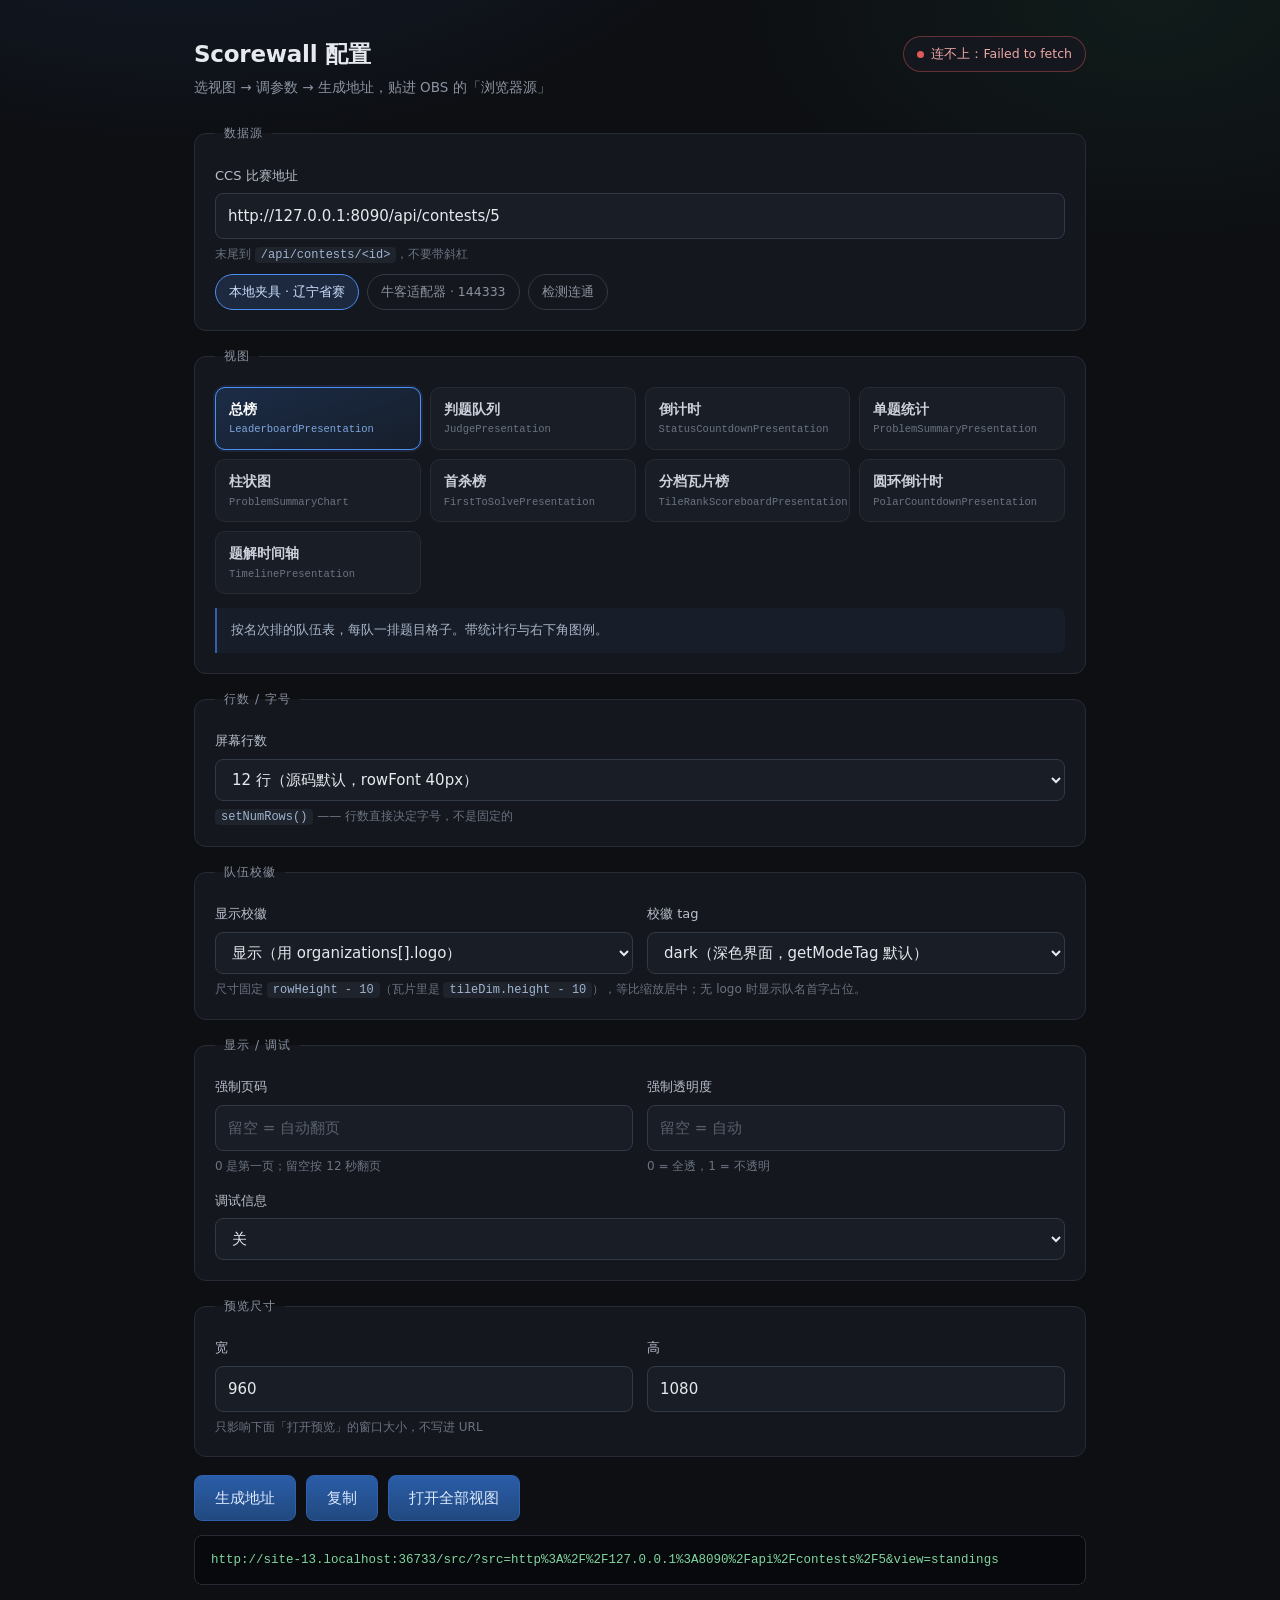
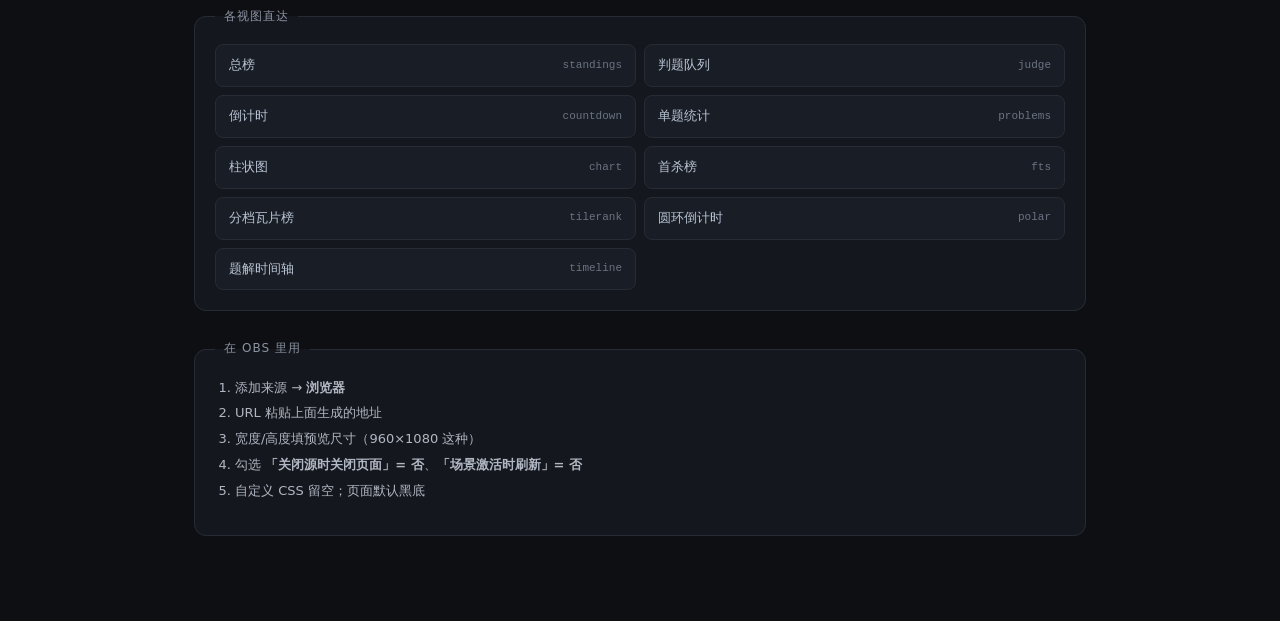
==== commit 33ed36a2: "feat(judge): 未判提交超时淡出（默认 120s，config 可调，0=源码行为），避免幽灵提交堵住队列" ====
--- a/src/config.html
+++ b/src/config.html
@@ -215,6 +215,10 @@
       <label>滑出淡出时长</label>
       <input id="fadeRecent" type="number" min="0" step="100" value="2000">
       <div class="hint">毫秒。源码 <code class="inline">TIME_TO_FADE_RECENT</code> = 2000</div>
+
+      <label>未判超时（秒）</label>
+      <input id="pendingMax" type="number" min="0" step="10" value="120">
+      <div class="hint">未判提交最多在队列里挂多久。到期自动淡出，避免数据源永远不会判的提交把第一行堵死。0 = 永不超时（源码行为）</div>
     </fieldset>
 
     <fieldset data-views="standings judge fts tilerank timeline">
@@ -443,6 +447,7 @@
     put('keepSolved', '11000');
     put('keepFailed', '8000');
     put('fadeRecent', '2000');
+    put('pendingMax', '120');
     put('at', '');
 
     if (relevant('logo') && $('logo').value === '0') p.set('logo', '0');
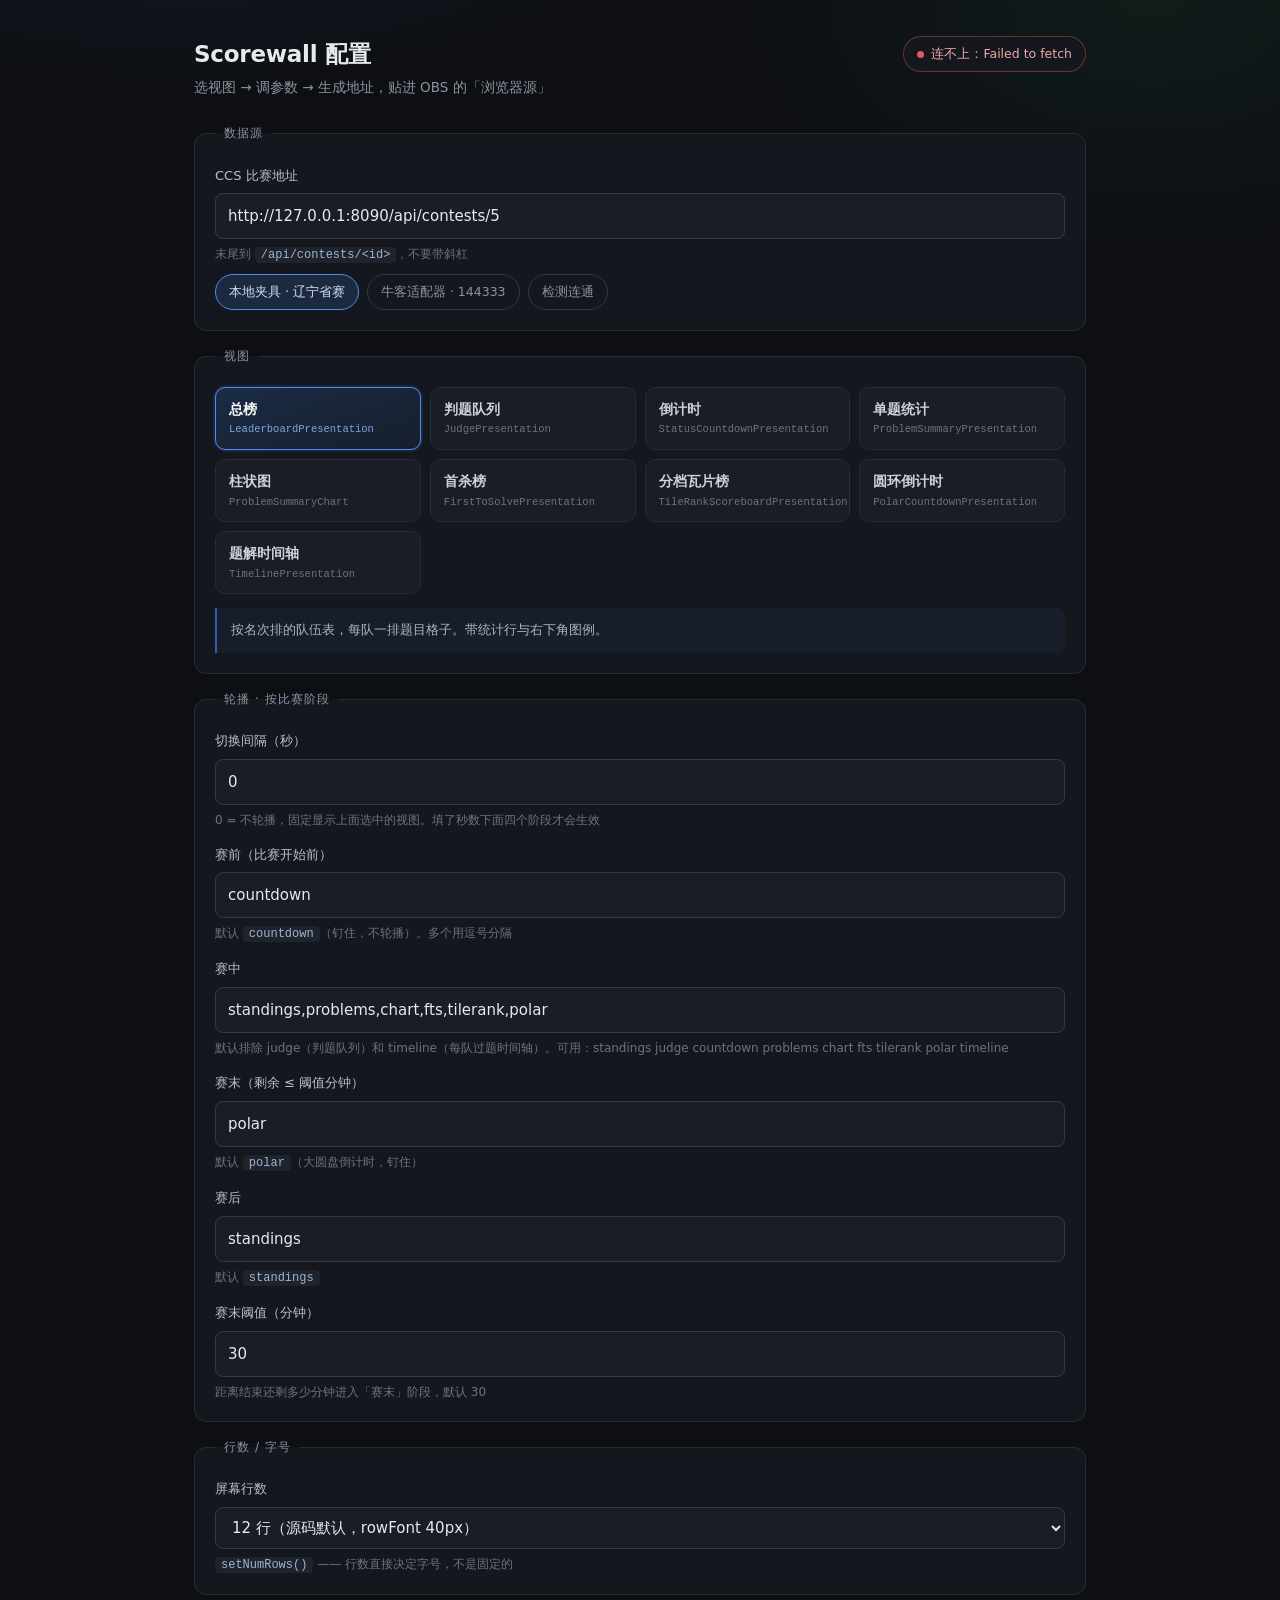
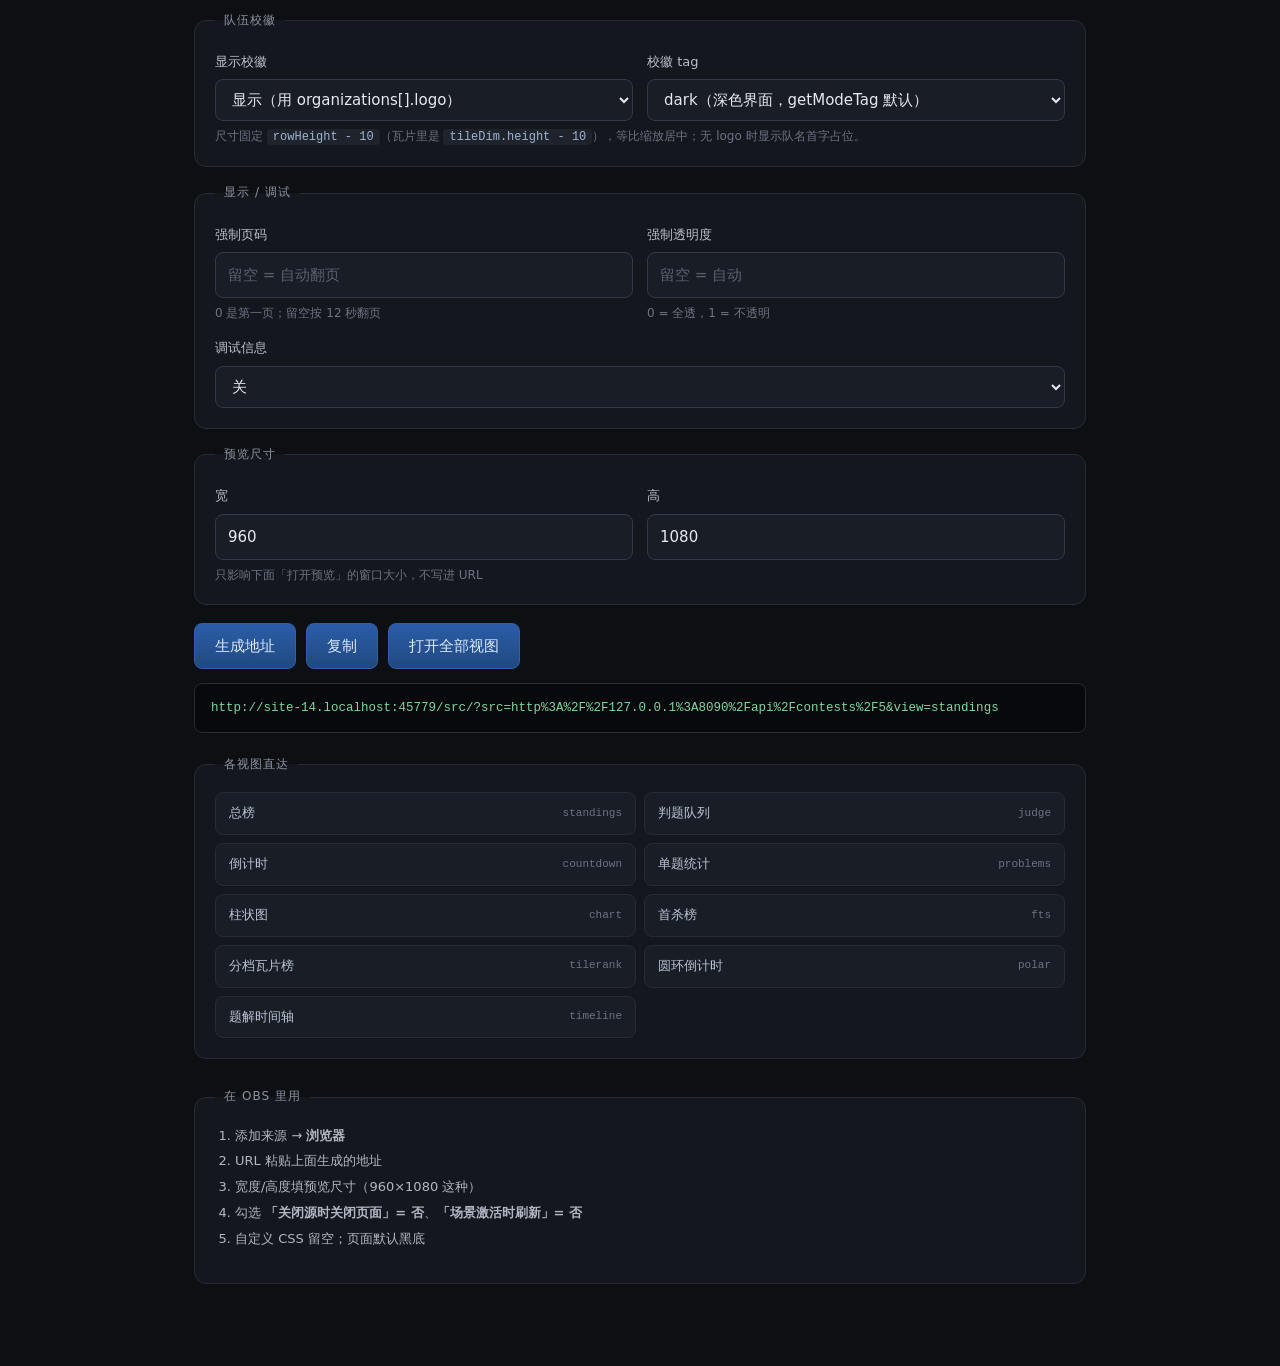
==== commit acc671e8: "feat(rotate): 按比赛阶段轮播（赛前倒计时/赛中轮播/赛末圆盘/赛后榜单）；修 polar 的 %48 和 clockMs 分段公式；修 startRotate 被插进 loop 的定时器" ====
--- a/src/config.html
+++ b/src/config.html
@@ -184,6 +184,33 @@
       <div class="vdesc" id="vdesc"></div>
     </fieldset>
 
+    <fieldset>
+      <legend>轮播 · 按比赛阶段</legend>
+      <label>切换间隔（秒）</label>
+      <input id="rotate" type="number" min="0" step="5" value="0">
+      <div class="hint">0 = 不轮播，固定显示上面选中的视图。填了秒数下面四个阶段才会生效</div>
+
+      <label>赛前（比赛开始前）</label>
+      <input id="before" value="countdown" spellcheck="false">
+      <div class="hint">默认 <code class="inline">countdown</code>（钉住，不轮播）。多个用逗号分隔</div>
+
+      <label>赛中</label>
+      <input id="during" value="standings,problems,chart,fts,tilerank,polar" spellcheck="false">
+      <div class="hint">默认排除 judge（判题队列）和 timeline（每队过题时间轴）。可用：standings judge countdown problems chart fts tilerank polar timeline</div>
+
+      <label>赛末（剩余 ≤ 阈值分钟）</label>
+      <input id="final" value="polar" spellcheck="false">
+      <div class="hint">默认 <code class="inline">polar</code>（大圆盘倒计时，钉住）</div>
+
+      <label>赛后</label>
+      <input id="after" value="standings" spellcheck="false">
+      <div class="hint">默认 <code class="inline">standings</code></div>
+
+      <label>赛末阈值（分钟）</label>
+      <input id="finalMin" type="number" min="0" step="1" value="30">
+      <div class="hint">距离结束还剩多少分钟进入「赛末」阶段，默认 30</div>
+    </fieldset>
+
     <fieldset data-views="standings judge fts tilerank timeline">
       <legend>行数 / 字号</legend>
       <label>屏幕行数</label>
@@ -345,6 +372,11 @@
   ];
 
   const params = new URLSearchParams(location.search);
+  for (const id of ['rotate', 'before', 'during', 'final', 'after', 'finalMin']) {
+    const v = params.get(id);
+    const el = document.getElementById(id);
+    if (v !== null && el) el.value = v;
+  }
   let cur = params.get('view') || 'standings';
 
   // ---- 数据源预设 / 连通检测 ----
@@ -452,6 +484,22 @@
 
     if (relevant('logo') && $('logo').value === '0') p.set('logo', '0');
     if (relevant('logoTag') && $('logoTag').value !== 'dark') p.set('logoTag', $('logoTag').value);
+
+    // 轮播参数是全局的，不受"当前视图"过滤；开了轮播就不带 view
+    const rot = $('rotate').value.trim();
+    if (rot !== '' && rot !== '0') {
+      const putG = (id, dflt) => {
+        const v = $(id).value.trim();
+        if (v !== '' && v !== dflt) p.set(id, v);
+      };
+      p.set('rotate', rot);
+      putG('before', 'countdown');
+      putG('during', 'standings,problems,chart,fts,tilerank,polar');
+      putG('final', 'polar');
+      putG('after', 'standings');
+      putG('finalMin', '30');
+      p.delete('view');
+    }
 
     if (relevant('probColor') && $('probColor').value !== 'data') p.set('probColor', $('probColor').value);
     if (relevant('probPalette') && $('probPalette').value.trim()) p.set('probPalette', $('probPalette').value.trim());
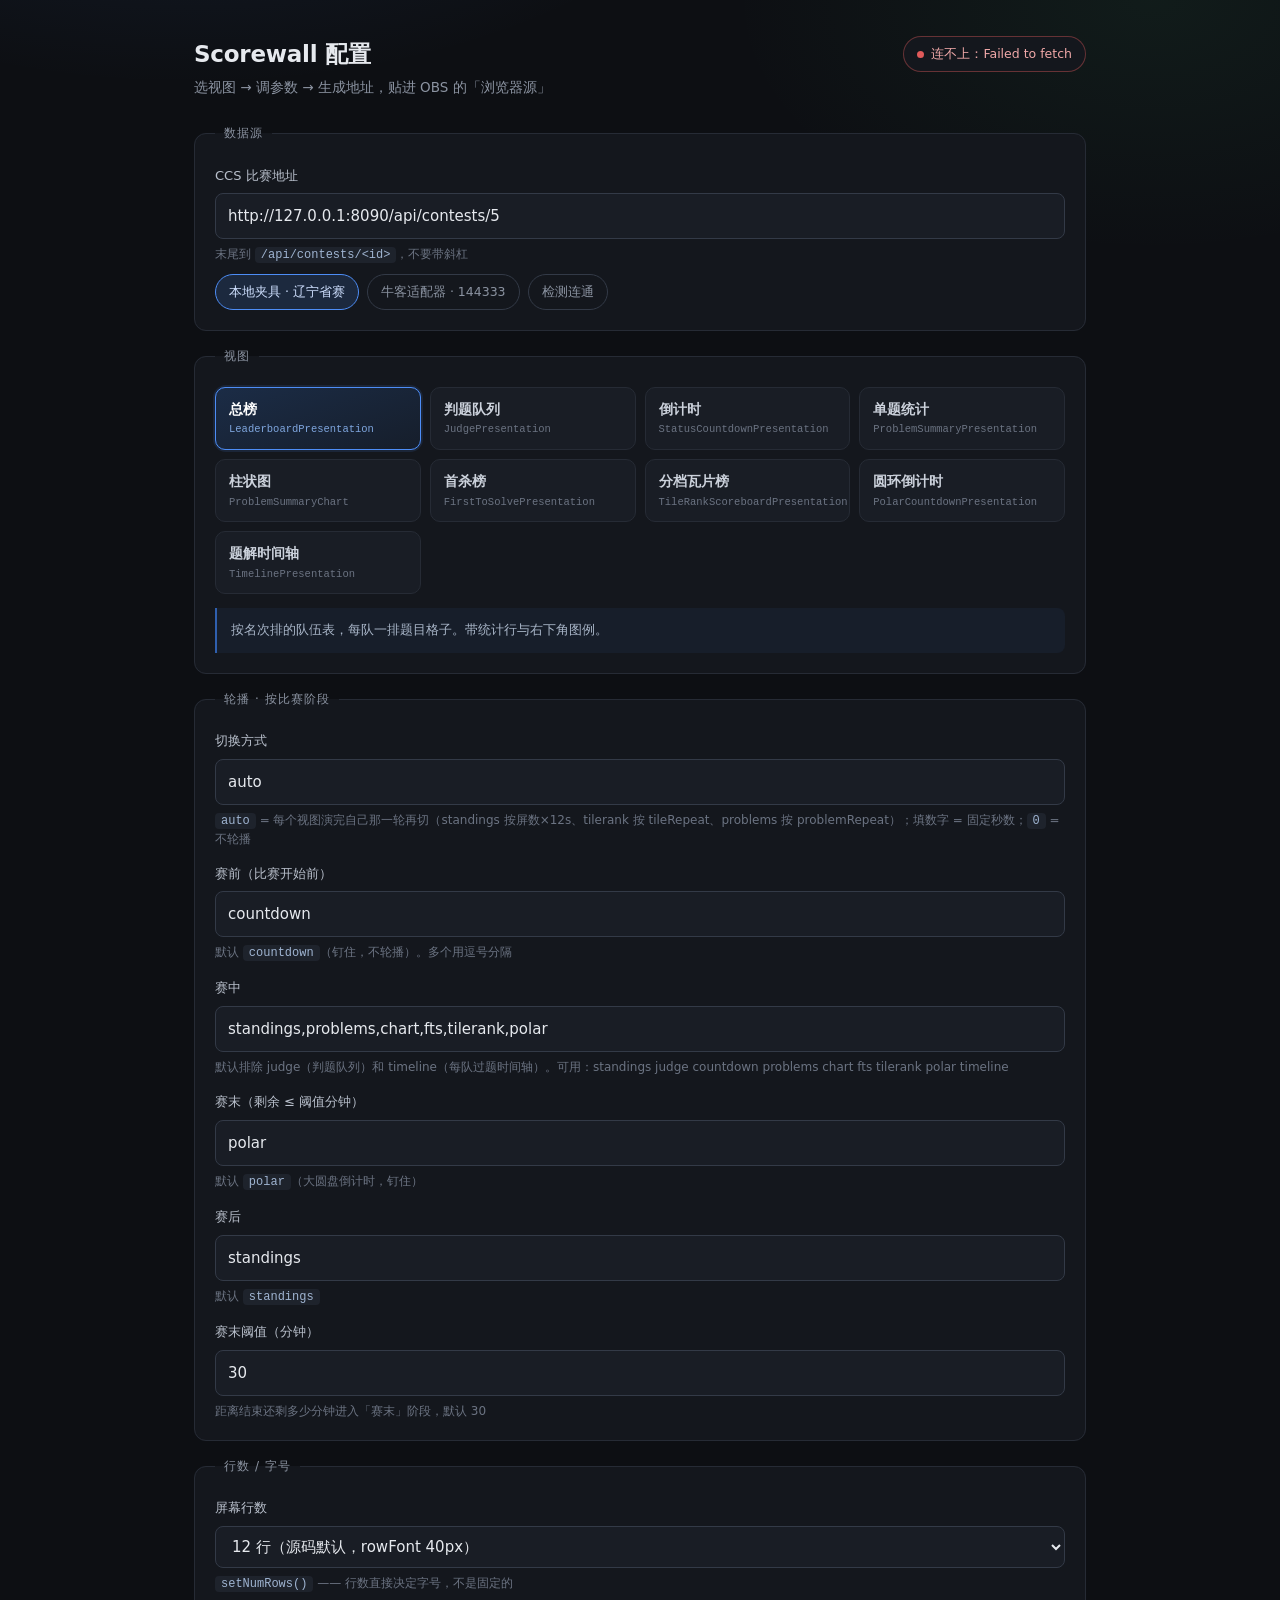
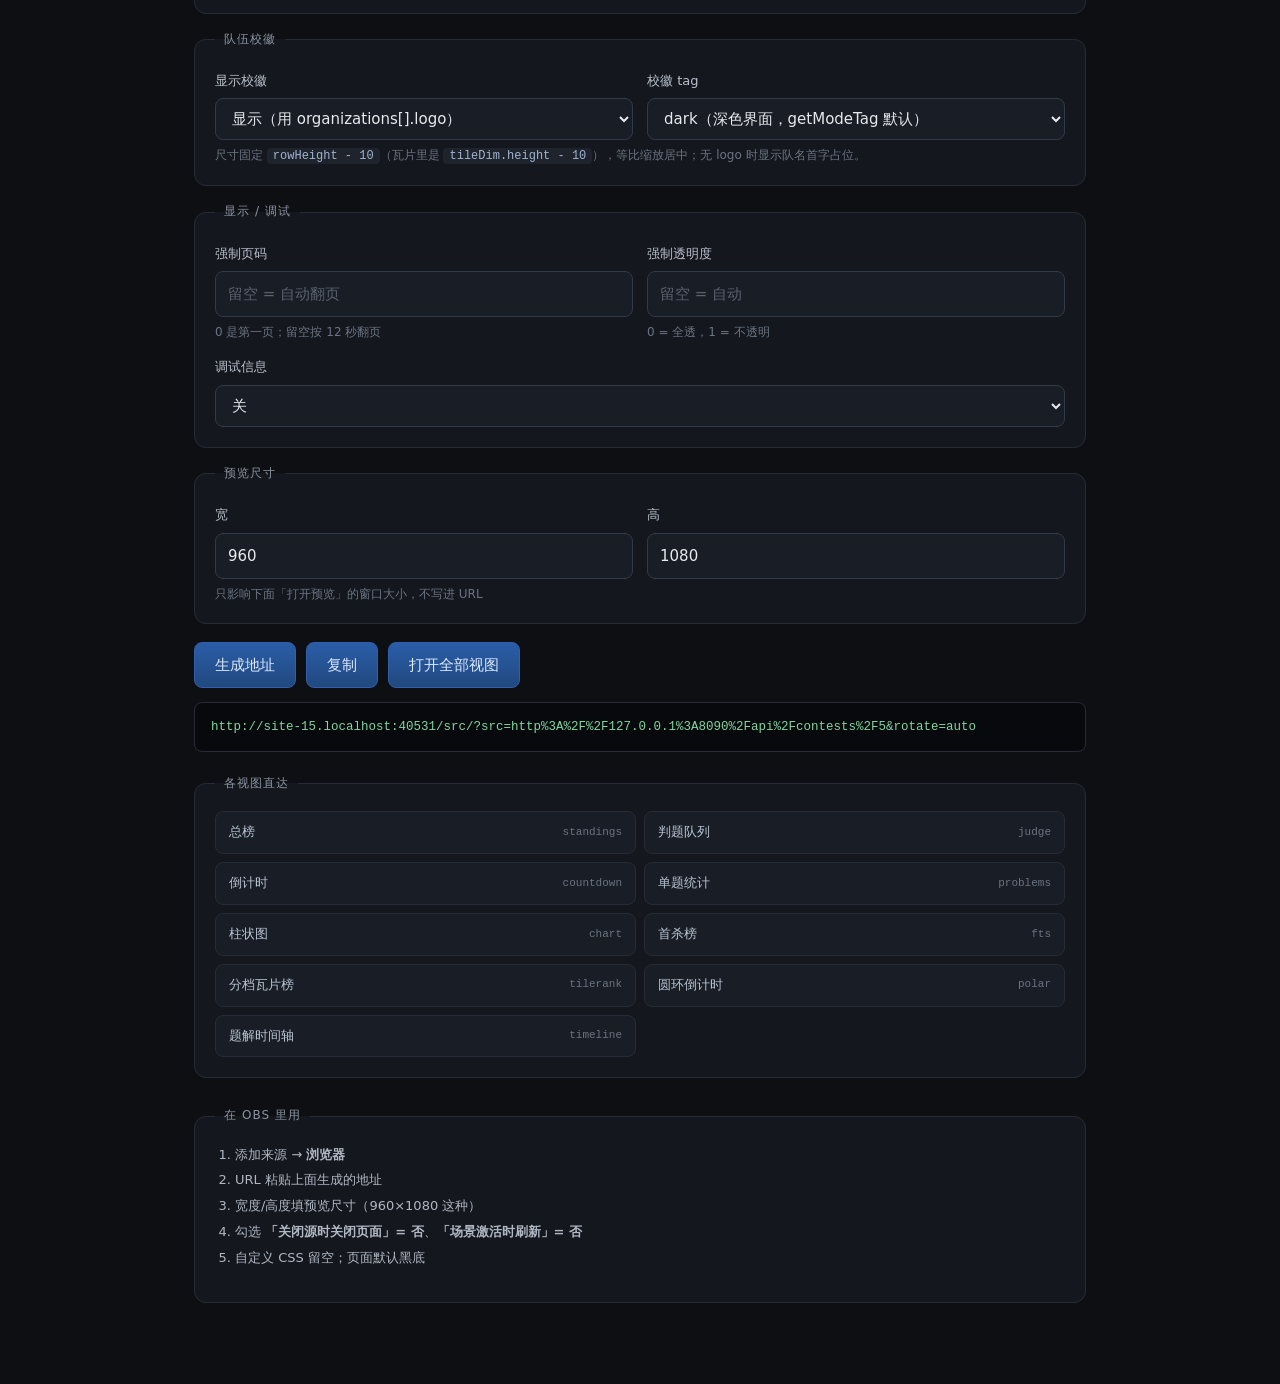
==== commit a2c4af55: "feat(rotate): rotate=auto 按各视图自身周期切换（standings 屏数×12s / tileRepeat / problemRepeat），并在数据未就绪时用 30s 兜底" ====
--- a/src/config.html
+++ b/src/config.html
@@ -186,9 +186,9 @@
 
     <fieldset>
       <legend>轮播 · 按比赛阶段</legend>
-      <label>切换间隔（秒）</label>
-      <input id="rotate" type="number" min="0" step="5" value="0">
-      <div class="hint">0 = 不轮播，固定显示上面选中的视图。填了秒数下面四个阶段才会生效</div>
+      <label>切换方式</label>
+      <input id="rotate" value="auto" spellcheck="false">
+      <div class="hint"><code class="inline">auto</code> = 每个视图演完自己那一轮再切（standings 按屏数×12s、tilerank 按 tileRepeat、problems 按 problemRepeat）；填数字 = 固定秒数；<code class="inline">0</code> = 不轮播</div>
 
       <label>赛前（比赛开始前）</label>
       <input id="before" value="countdown" spellcheck="false">
@@ -372,6 +372,13 @@
   ];
 
   const params = new URLSearchParams(location.search);
+
+  // 托管方（nowcoder-bridge 的 /scorewall/）会注入同源数据源；
+  // 本地直接开文件时才回退到填在 value 里的夹具地址
+  if (window.__SRC_DEFAULT__) {
+    const el = document.getElementById('src');
+    if (el && !params.get('src')) el.value = window.__SRC_DEFAULT__;
+  }
   for (const id of ['rotate', 'before', 'during', 'final', 'after', 'finalMin']) {
     const v = params.get(id);
     const el = document.getElementById(id);
@@ -394,8 +401,11 @@
     badge.className = 'badge busy';
     txt.textContent = '检测中…';
 
+    // 必须带超时：数据源写错或不可达时，浏览器默认要挂很久，页面就一直停在"检测中"
+    const ctrl = new AbortController();
+    const timer = setTimeout(() => ctrl.abort(), 5000);
     try {
-      const r = await fetch(src, { cache: 'no-store' });
+      const r = await fetch(src, { cache: 'no-store', signal: ctrl.signal });
       const j = await r.json();
       if (!r.ok || (j && j.error)) throw new Error(j && j.error ? j.error : 'HTTP ' + r.status);
 
@@ -413,7 +423,11 @@
       txt.textContent = `${name} · ${nt} 队 / ${np} 题`;
     } catch (e) {
       badge.className = 'badge err';
-      txt.textContent = '连不上：' + (e.message || e);
+      txt.textContent = e.name === 'AbortError'
+        ? '连不上：5 秒超时（检查地址是否可达）'
+        : '连不上：' + (e.message || e);
+    } finally {
+      clearTimeout(timer);
     }
   }
 
